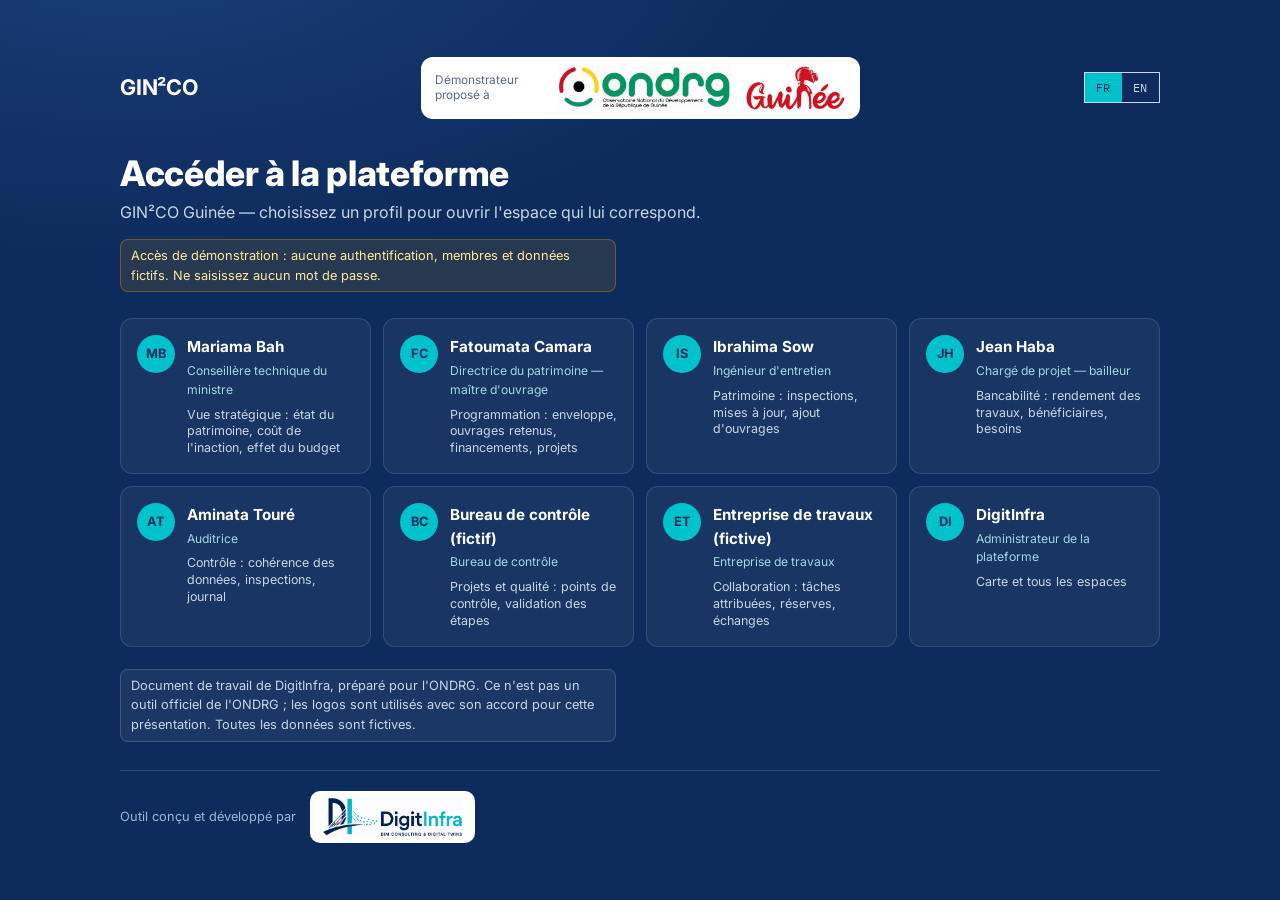
==== demo-ondrg/index.html @ b47549c5 "Démonstrateur GIN²CO co-brandé proposé à l'ONDRG (adresse non référencée) - Page demo-ondrg/ : logos" ====
<!doctype html>
<html lang="fr" data-lang="fr">
<head>
<meta charset="utf-8">
<meta name="viewport" content="width=device-width, initial-scale=1, viewport-fit=cover">
<title>GIN²CO Guinée — démonstrateur proposé à l'ONDRG — DigitInfra</title><meta name="robots" content="noindex, nofollow">
<meta name="description" content="Plateforme de démonstration GIN²CO : patrimoine, scénarios, tableaux de bord par profil, projets et collaboration (données fictives).">
<link rel="stylesheet" href="../style.css">
<link rel="stylesheet" href="../viewer/leaflet.css">
<link rel="modulepreload" href="../viewer/gin2co-sig.js">
<link rel="preload" href="../viewer/gn/sig-data.json" as="fetch" crossorigin>
</head>
<body class="ga-body">
<div class="gl" id="gl">
  <div class="gl-box">
    <header class="gl-head">
      <span class="ga-brand gl-brand gl-brand-co">GIN²CO</span><div class="gl-co"><small><span data-fr-only>Démonstrateur proposé à</span><span data-en-only>Demonstrator proposed to</span></small><img src="assets/ondrg-logo.png" alt="ONDRG — Observatoire National du Développement de la République de Guinée"><img src="assets/guinee-logo.png" alt="Guinée"></div>
      <div class="lang-toggle"><button data-lang-btn="fr" class="active">FR</button><button data-lang-btn="en">EN</button></div>
    </header>
    <h1><span data-fr-only>Accéder à la plateforme</span><span data-en-only>Access the platform</span></h1>
    <p class="gl-lead"><span data-fr-only>GIN²CO Guinée — choisissez un profil pour ouvrir l'espace qui lui correspond.</span><span data-en-only>GIN²CO Guinea — choose a profile to open its workspace.</span></p>
    <p class="gl-note"><span data-fr-only>Accès de démonstration : aucune authentification, membres et données fictifs. Ne saisissez aucun mot de passe.</span><span data-en-only>Demonstration access: no authentication, fictitious members and data. Do not enter any password.</span></p>
    <div class="gl-grid">
        <button type="button" class="gl-card" data-user="m3">
          <span class="gl-av">MB</span>
          <span class="gl-txt"><b>Mariama Bah</b><small><span data-fr-only>Conseillère technique du ministre</span><span data-en-only>Technical adviser to the minister</span></small><em><span data-fr-only>Vue stratégique : état du patrimoine, coût de l'inaction, effet du budget</span><span data-en-only>Strategic view: asset condition, cost of inaction, budget effect</span></em></span>
        </button>
        <button type="button" class="gl-card" data-user="m1">
          <span class="gl-av">FC</span>
          <span class="gl-txt"><b>Fatoumata Camara</b><small><span data-fr-only>Directrice du patrimoine — maître d'ouvrage</span><span data-en-only>Asset director — asset owner</span></small><em><span data-fr-only>Programmation : enveloppe, ouvrages retenus, financements, projets</span><span data-en-only>Programming: envelope, selected assets, funding, projects</span></em></span>
        </button>
        <button type="button" class="gl-card" data-user="m2">
          <span class="gl-av">IS</span>
          <span class="gl-txt"><b>Ibrahima Sow</b><small><span data-fr-only>Ingénieur d'entretien</span><span data-en-only>Maintenance engineer</span></small><em><span data-fr-only>Patrimoine : inspections, mises à jour, ajout d'ouvrages</span><span data-en-only>Assets: inspections, updates, new assets</span></em></span>
        </button>
        <button type="button" class="gl-card" data-user="m4">
          <span class="gl-av">JH</span>
          <span class="gl-txt"><b>Jean Haba</b><small><span data-fr-only>Chargé de projet — bailleur</span><span data-en-only>Project officer — funder</span></small><em><span data-fr-only>Bancabilité : rendement des travaux, bénéficiaires, besoins</span><span data-en-only>Bankability: return on works, beneficiaries, needs</span></em></span>
        </button>
        <button type="button" class="gl-card" data-user="m5">
          <span class="gl-av">AT</span>
          <span class="gl-txt"><b>Aminata Touré</b><small><span data-fr-only>Auditrice</span><span data-en-only>Auditor</span></small><em><span data-fr-only>Contrôle : cohérence des données, inspections, journal</span><span data-en-only>Control: data consistency, inspections, change log</span></em></span>
        </button>
        <button type="button" class="gl-card" data-user="m7">
          <span class="gl-av">BC</span>
          <span class="gl-txt"><b>Bureau de contrôle (fictif)</b><small><span data-fr-only>Bureau de contrôle</span><span data-en-only>Supervision engineer</span></small><em><span data-fr-only>Projets et qualité : points de contrôle, validation des étapes</span><span data-en-only>Projects and quality: checkpoints, step validation</span></em></span>
        </button>
        <button type="button" class="gl-card" data-user="m6">
          <span class="gl-av">ET</span>
          <span class="gl-txt"><b>Entreprise de travaux (fictive)</b><small><span data-fr-only>Entreprise de travaux</span><span data-en-only>Works contractor</span></small><em><span data-fr-only>Collaboration : tâches attribuées, réserves, échanges</span><span data-en-only>Collaboration: assigned tasks, snags, discussions</span></em></span>
        </button>
        <button type="button" class="gl-card" data-user="m8">
          <span class="gl-av">DI</span>
          <span class="gl-txt"><b>DigitInfra</b><small><span data-fr-only>Administrateur de la plateforme</span><span data-en-only>Platform administrator</span></small><em><span data-fr-only>Carte et tous les espaces</span><span data-en-only>Map and all spaces</span></em></span>
        </button>
    </div>
    <p class="gl-note gl-conote"><span data-fr-only>Document de travail de DigitInfra, préparé pour l'ONDRG. Ce n'est pas un outil officiel de l'ONDRG ; les logos sont utilisés avec son accord pour cette présentation. Toutes les données sont fictives.</span><span data-en-only>DigitInfra working document prepared for ONDRG. It is not an official ONDRG tool; the logos are used with its agreement for this presentation. All data are fictitious.</span></p>
    <footer class="gl-maker"><small><span data-fr-only>Outil conçu et développé par</span><span data-en-only>Tool designed and built by</span></small><a href="../index.html" target="_blank" rel="noopener"><img src="assets/digitinfra-light.png" alt="DigitInfra — BIM consulting &amp; digital twins"></a></footer>
  </div>
</div>
<div id="app" class="ga-root" hidden></div>
<script src="../main.js"></script>
<script type="module">
  const KEY = 'gin2co-profile-gn-ondrg';
  const gl = document.getElementById('gl'), root = document.getElementById('app');
  let api = null, booting = null;
  const ss = { get: (k) => { try { return sessionStorage.getItem(k); } catch { return null; } }, set: (k, v) => { try { v == null ? sessionStorage.removeItem(k) : sessionStorage.setItem(k, v); } catch {} } };
  function showLogin() { ss.set(KEY, null); root.hidden = true; gl.hidden = false; document.body.classList.remove('ga-on'); gl.querySelector('.gl-card').focus(); }
  async function enter(user) {
    ss.set(KEY, user);
    gl.hidden = true; root.hidden = false; document.body.classList.add('ga-on');
    if (api) { api.setUser(user); return; }
    if (booting) return;
    root.innerHTML = '<p class="bv-status mono ga-boot">' + (document.documentElement.dataset.lang === 'en' ? 'Loading the platform…' : 'Chargement de la plateforme…') + '</p>';
    try {
      const { mount } = await (booting = import('./../viewer/gin2co-sig.js'));
      root.innerHTML = '';
      const base = new URL('../viewer/', location.href).href;
      api = await mount(root, { dataUrl: base + 'gn/sig-data.json', viewerUrl: base + 'gin2co-viewer.js', wasmPath: base, modelsBase: base + 'gn/models/',
        app: { user, onSwitch: showLogin, siteBase: '../', cobrand: {"logos": [{"src": "assets/ondrg-logo.png", "alt": "ONDRG — Observatoire National du Développement de la République de Guinée"}, {"src": "assets/guinee-logo.png", "alt": "Guinée"}], "fr": "Démonstrateur proposé à", "en": "Demonstrator proposed to", "creator": {"fr": "Outil conçu et développé par", "en": "Tool designed and built by", "light": "assets/digitinfra-light.png", "dark": "assets/digitinfra-dark.png"}} } });
      window.__gin2coSig = api;
    } catch (err) {
      console.error(err);
      root.innerHTML = '<p class="bv-status">' + (document.documentElement.dataset.lang === 'en' ? 'The platform could not be loaded in this browser.' : 'La plateforme n’a pas pu être chargée dans ce navigateur.') + '</p>';
    }
  }
  gl.addEventListener('click', (e) => { const c = e.target.closest('[data-user]'); if (c) enter(c.dataset.user); });
  const saved = ss.get(KEY);
  if (saved) enter(saved); else import('./../viewer/gin2co-sig.js').catch(() => {});
</script>
</body>
</html>
---- style.css ----
/* ===========================================================
   DigitInfra — Design tokens
   The signature motif: a cable-stayed bridge resolving into a
   grid of pixels. Every divider, corner mark and rule on this
   site is a quiet variation of that one idea — a physical
   structure becoming data.
   =========================================================== */

@import url('https://fonts.googleapis.com/css2?family=Inter:wght@400;500;600;700;800&family=IBM+Plex+Mono:wght@400;500&display=swap');

:root{
  --navy:#0D2B5C;
  --teal:#00C2CB;
  --steel:#234A7A;
  --off-white:#F7F9FC;
  --charcoal:#1E2430;
  --line:#C9D6E3;
  --paper:#FFFFFF;
  --max:1180px;
  --radius:2px;
}

*,*::before,*::after{box-sizing:border-box;}
html{scroll-behavior:smooth;}
body{
  margin:0;
  background:var(--off-white);
  color:var(--charcoal);
  font-family:'Inter',system-ui,sans-serif;
  font-size:16px;
  line-height:1.55;
  -webkit-font-smoothing:antialiased;
}
@media (prefers-reduced-motion: reduce){
  html{scroll-behavior:auto;}
  *{animation-duration:0.001ms !important; transition-duration:0.001ms !important;}
}

h1,h2,h3,h4{
  margin:0 0 .5em;
  font-weight:800;
  letter-spacing:-0.01em;
  color:var(--navy);
}
h1{font-size:clamp(2.1rem,5vw,3.6rem); line-height:1.05;}
h2{font-size:clamp(1.5rem,3.2vw,2.2rem); line-height:1.15;}
h3{font-size:1.15rem;}
p{margin:0 0 1em; max-width:62ch;}
a{color:inherit;}
img,svg{max-width:100%; display:block;}
.mono{
  font-family:'IBM Plex Mono', ui-monospace, monospace;
}
.container{
  max-width:var(--max);
  margin:0 auto;
  padding:0 28px;
}
.teal{color:var(--teal);}
.navy{color:var(--navy);}

/* Eyebrow label — drawing-annotation style */
.eyebrow{
  display:inline-flex;
  align-items:center;
  gap:.55em;
  font-family:'IBM Plex Mono', monospace;
  font-size:.74rem;
  font-weight:500;
  letter-spacing:.14em;
  text-transform:uppercase;
  color:var(--steel);
  margin-bottom:1em;
}
.eyebrow::before{
  content:"";
  width:18px; height:2px;
  background:var(--teal);
  display:inline-block;
}

/* Pixel trail — the bridge-to-data motif, reused as a divider */
.pixel-trail{
  display:flex;
  align-items:center;
  gap:5px;
  height:10px;
  margin:0 0 1.4em;
}
.pixel-trail span{
  width:6px; height:6px;
  background:var(--teal);
}
.pixel-trail span:nth-child(1){width:14px;height:14px;background:var(--navy);}
.pixel-trail span:nth-child(2){width:11px;height:11px;opacity:.95;}
.pixel-trail span:nth-child(3){opacity:.8;}
.pixel-trail span:nth-child(4){opacity:.6;}
.pixel-trail span:nth-child(5){opacity:.4;width:4px;height:4px;}
.pixel-trail span:nth-child(6){opacity:.22;width:4px;height:4px;}
.pixel-trail span:nth-child(7){opacity:.12;width:3px;height:3px;}

/* Blueprint corner ticks for cards */
.corner-card{
  position:relative;
  border:1px solid var(--line);
  background:var(--paper);
  padding:30px 28px;
}
.corner-card::before,.corner-card::after{
  content:"";
  position:absolute;
  width:9px; height:9px;
  border-top:2px solid var(--teal);
  border-left:2px solid var(--teal);
  top:-1px; left:-1px;
}
.corner-card::after{
  top:auto; left:auto; bottom:-1px; right:-1px;
  border-top:none; border-left:none;
  border-bottom:2px solid var(--teal);
  border-right:2px solid var(--teal);
}

/* ---------- Header / nav ---------- */
header.site{
  position:sticky; top:0; z-index:40;
  background:rgba(247,249,252,.97);
  border-bottom:1px solid var(--line);
}
.nav-row{
  display:flex; align-items:center; justify-content:space-between;
  padding:16px 0;
}
.brand{display:flex; align-items:center; gap:10px; text-decoration:none;}
.brand svg{width:34px; height:34px;}
.brand-word{font-weight:800; font-size:1.18rem; letter-spacing:-.01em;}
.brand-word .b1{color:var(--navy);}
.brand-word .b2{color:var(--teal);}

nav.links{display:flex; align-items:center; gap:30px;}
nav.links a{
  text-decoration:none;
  font-size:.92rem;
  font-weight:500;
  color:var(--steel);
  padding:6px 0;
  border-bottom:2px solid transparent;
  transition:color .15s, border-color .15s;
}
nav.links a:hover, nav.links a.active{color:var(--navy); border-color:var(--teal);}

.lang-toggle{
  font-family:'IBM Plex Mono', monospace;
  font-size:.74rem; font-weight:500; letter-spacing:.05em;
  display:flex; border:1px solid var(--line); overflow:hidden;
}
.lang-toggle button{
  background:none; border:none; cursor:pointer;
  padding:7px 11px; color:var(--steel);
  font-family:inherit; font-size:inherit; letter-spacing:inherit;
}
.lang-toggle button.active{background:var(--navy); color:#fff;}

.menu-btn{display:none; background:none; border:1px solid var(--line); padding:8px 10px; cursor:pointer;}
.menu-btn span, .menu-btn span::before, .menu-btn span::after{
  content:""; display:block; width:18px; height:2px; background:var(--navy); position:relative;
}
.menu-btn span::before{position:absolute; top:-6px;}
.menu-btn span::after{position:absolute; top:6px;}

/* ---------- Buttons ---------- */
.btn{
  display:inline-flex; align-items:center; gap:8px;
  padding:13px 22px;
  font-weight:600; font-size:.94rem;
  text-decoration:none; cursor:pointer;
  border:1px solid var(--navy);
  border-radius:var(--radius);
  transition:transform .15s, background .15s, color .15s;
}
.btn-primary{background:var(--navy); color:#fff;}
.btn-primary:hover{background:var(--teal); border-color:var(--teal); color:var(--navy); transform:translateY(-1px);}
.btn-ghost{background:transparent; color:var(--navy);}
.btn-ghost:hover{background:var(--navy); color:#fff; transform:translateY(-1px);}
.btn-arrow::after{content:"→"; transition:transform .15s;}
.btn:hover .btn-arrow::after{transform:translateX(3px);}

/* ---------- Hero ---------- */
.hero{padding:72px 0 60px; overflow:hidden;}
.hero-grid{display:grid; grid-template-columns:1.05fr .95fr; gap:48px; align-items:center;}
.hero h1{margin-bottom:.4em;}
.hero .lead{font-size:1.12rem; color:var(--steel); max-width:46ch;}
.hero-cta{display:flex; gap:14px; margin-top:30px; flex-wrap:wrap;}
.hero-art{width:100%; height:auto;}

/* ---------- Sections ---------- */
section{padding:76px 0;}
section.tight{padding:54px 0;}
.section-head{max-width:62ch; margin-bottom:44px;}
.divider{border:none; border-top:1px solid var(--line); margin:0;}

.grid-3{display:grid; grid-template-columns:repeat(3,1fr); gap:24px;}
.grid-2{display:grid; grid-template-columns:1fr 1fr; gap:24px;}

.dark{background:var(--navy); color:#fff;}
.dark h2,.dark h3{color:#fff;}
.dark p{color:#C9D7EE;}
.dark .eyebrow{color:var(--teal);}
.dark .divider{border-color:rgba(255,255,255,.18);}
.dark .timeline{border-color:rgba(255,255,255,.25);}
.dark .timeline li::before{background:var(--navy); color:#9FB6D6;}
.dark .timeline li::after{background:var(--navy);}
.dark .status{color:#fff;}

.stat{font-family:'IBM Plex Mono', monospace; font-weight:500; font-size:2.1rem; color:var(--teal);}
.stat-label{font-size:.82rem; color:var(--steel); text-transform:uppercase; letter-spacing:.08em;}
.dark .stat-label{color:#9FB6D6;}

/* Status badge — honesty discipline made visible */
.status{
  display:inline-flex; align-items:center; gap:8px;
  font-family:'IBM Plex Mono', monospace; font-size:.78rem; letter-spacing:.04em;
  border:1px solid var(--teal); color:var(--navy);
  padding:7px 13px; margin-bottom:1.2em;
}
.status .dot{width:7px; height:7px; border-radius:50%; background:var(--teal);}

.timeline{list-style:none; margin:0; padding:0; border-left:1px solid var(--line);}
.timeline li{position:relative; padding:0 0 30px 28px;}
.timeline li::before{
  content:attr(data-n);
  position:absolute; left:-1px; top:0; transform:translateX(-50%);
  background:var(--off-white);
  font-family:'IBM Plex Mono', monospace; font-size:.72rem; color:var(--steel);
  padding:2px 0;
}
.timeline li::after{
  content:""; position:absolute; left:-5px; top:2px;
  width:9px; height:9px; background:var(--off-white); border:2px solid var(--teal);
}

/* Cards */
.card{border:1px solid var(--line); background:var(--paper); padding:28px;}
.service-card h3{margin-bottom:.4em;}
.service-card .tag{font-family:'IBM Plex Mono',monospace; font-size:.72rem; color:var(--teal); letter-spacing:.08em;}
.card .tag{font-family:'IBM Plex Mono',monospace; font-size:.72rem; color:var(--teal); letter-spacing:.08em;}

table.matrix{width:100%; border-collapse:collapse; font-size:.95rem;}
table.matrix th, table.matrix td{border:1px solid var(--line); padding:12px 14px; text-align:left;}
table.matrix th{font-family:'IBM Plex Mono',monospace; font-size:.74rem; letter-spacing:.06em; text-transform:uppercase; color:var(--steel); background:#EEF3F9;}

/* Contact */
.contact-grid{display:grid; grid-template-columns:1fr 1fr; gap:48px; align-items:start;}
.contact-item{margin-bottom:22px;}
.contact-item .label{font-family:'IBM Plex Mono',monospace; font-size:.72rem; letter-spacing:.08em; text-transform:uppercase; color:var(--steel);}
.contact-item a{color:var(--navy); font-weight:600; text-decoration:none; font-size:1.05rem;}
.contact-item a:hover{color:var(--teal);}

form.contact-form{display:flex; flex-direction:column; gap:16px;}
form.contact-form label{font-family:'IBM Plex Mono',monospace; font-size:.74rem; letter-spacing:.06em; text-transform:uppercase; color:var(--steel); margin-bottom:6px; display:block;}
form.contact-form input, form.contact-form textarea, form.contact-form select{
  width:100%; border:1px solid var(--line); background:var(--paper);
  padding:12px 14px; font-family:'Inter',sans-serif; font-size:.95rem; color:var(--charcoal);
}
form.contact-form input:focus, form.contact-form textarea:focus, form.contact-form select:focus{
  outline:2px solid var(--teal); outline-offset:1px; border-color:var(--teal);
}
form.contact-form textarea{resize:vertical; min-height:120px;}

/* Legal page */
.legal h2{font-size:1.2rem; margin-top:1.8em;}
.legal p{max-width:70ch;}
.todo{font-family:'IBM Plex Mono',monospace; font-size:.86em; background:#FFF6D6; padding:1px 6px;}

/* Footer */
footer.site{background:var(--navy); color:#C9D7EE; padding:56px 0 26px;}
footer.site a{color:#fff; text-decoration:none;}
footer.site a:hover{color:var(--teal);}
.foot-grid{display:grid; grid-template-columns:1.3fr 1fr 1fr; gap:36px; margin-bottom:40px;}
.foot-coords{
  font-family:'IBM Plex Mono', monospace; font-size:.76rem; letter-spacing:.05em;
  color:#7E9AC4; padding-top:22px; border-top:1px solid rgba(255,255,255,.15);
  display:flex; justify-content:space-between; flex-wrap:wrap; gap:10px;
}

/* lang visibility — toggled via JS by setting data-lang on <html> */
[data-en-only]{display:none;}
html[data-lang="en"] [data-fr-only]{display:none;}
html[data-lang="en"] [data-en-only]{display:revert;}

/* Mobile nav */
@media (max-width: 880px){
  .menu-btn{display:inline-block;}
  nav.links{
    position:fixed; inset:64px 0 0 0; background:var(--off-white);
    flex-direction:column; align-items:flex-start; gap:0; padding:10px 28px 28px;
    transform:translateY(-110%); transition:transform .25s ease; border-top:1px solid var(--line);
  }
  nav.links.open{transform:translateY(0);}
  nav.links a{width:100%; padding:14px 0; border-bottom:1px solid var(--line);}
  .hero-grid{grid-template-columns:1fr;}
  .hero-art{order:-1; max-width:340px; margin:0 auto;}
  .grid-3{grid-template-columns:1fr;}
  .grid-2{grid-template-columns:1fr;}
  .contact-grid{grid-template-columns:1fr;}
  .foot-grid{grid-template-columns:1fr; gap:28px;}
}

/* ---------- BIM viewer (GIN²CO demo) ---------- */
.bv-placeholder{
  border:1px dashed var(--line); background:var(--paper);
  display:flex; flex-direction:column; align-items:center; justify-content:center; gap:14px;
  min-height:300px; padding:36px 20px; text-align:center;
}
.bv-placeholder.bv-ready{display:block; border:none; background:none; padding:0; min-height:0; text-align:left;}
.bv-note{font-size:.76rem; color:var(--steel); margin:0;}
.bv-dl{font-size:.86rem; color:var(--navy); font-weight:600;}
.bv-status{font-size:.9rem; color:var(--steel); padding:40px 0; text-align:center; max-width:none;}
.bv{border:1px solid var(--line); background:var(--paper);}
.bv-toolbar{display:flex; flex-wrap:wrap; gap:12px 20px; align-items:center; padding:12px 14px; border-bottom:1px solid var(--line); background:#EEF3F9;}
.bv-field{display:flex; align-items:center; gap:8px; flex-wrap:wrap;}
.bv-l{font-family:'IBM Plex Mono',monospace; font-size:.7rem; letter-spacing:.06em; text-transform:uppercase; color:var(--steel);}
.bv select{font:inherit; font-size:.86rem; padding:6px 8px; border:1px solid var(--line); background:#fff; color:var(--charcoal); max-width:220px;}
.bv-actions{display:flex; gap:8px; flex-wrap:wrap; margin-left:auto;}
.bv-btn{font:inherit; font-size:.82rem; font-weight:600; padding:7px 12px; border:1px solid var(--navy); background:#fff; color:var(--navy); cursor:pointer;}
.bv-btn:hover:not(:disabled){background:var(--navy); color:#fff;}
.bv-btn:disabled{opacity:.4; cursor:default;}
.bv-main{display:grid; grid-template-columns:minmax(0,1fr) 320px;}
.bv-canvas{position:relative; height:520px; border-right:1px solid var(--line);}
.bv-canvas canvas{width:100%; height:100%; display:block; cursor:grab;}
.bv-canvas canvas:active{cursor:grabbing;}
.bv-hint{position:absolute; left:10px; bottom:6px; margin:0; font-size:.68rem; color:#7E9AC4; pointer-events:none;}
.bv-side{padding:16px; overflow:auto; max-height:520px; font-size:.86rem;}
.bv-h{font-family:'IBM Plex Mono',monospace; font-size:.72rem; font-weight:500; letter-spacing:.06em; text-transform:uppercase; color:var(--steel); margin:0 0 10px;}
.bv-legend{padding-bottom:14px; margin-bottom:14px; border-bottom:1px solid var(--line);}
.bv-legend-list{list-style:none; margin:0; padding:0;}
.bv-legend-list label{display:flex; align-items:center; gap:8px; padding:3px 0; cursor:pointer;}
.bv-sw{width:14px; height:14px; flex:none; border:1px solid rgba(0,0,0,.15);}
.bv-count{margin-left:auto; font-size:.74rem; color:var(--steel);}
.bv-muted{color:var(--steel); font-size:.84rem;}
.bv-title{font-weight:700; color:var(--navy); margin:0 0 8px;}
.bv-kv{width:100%; border-collapse:collapse;}
.bv-kv th,.bv-kv td{text-align:left; vertical-align:top; padding:5px 0; border-bottom:1px solid #EEF3F9; font-size:.8rem;}
.bv-kv th{font-weight:500; color:var(--steel); width:44%; padding-right:8px;}
.bv-src{font-size:.68rem; margin-top:8px;}
.bv-badge{display:inline-block; padding:1px 8px; font-size:.76rem; font-weight:600; color:#fff; background:var(--c);}
.bv-table-wrap{overflow-x:auto; border-top:1px solid var(--line);}
.bv-table{width:100%; border-collapse:collapse; font-size:.86rem;}
.bv-table th,.bv-table td{padding:8px 12px; border-bottom:1px solid #EEF3F9; text-align:left; white-space:nowrap;}
.bv-table td:nth-child(2){white-space:normal;}
.bv-table .num{text-align:right;}
.bv-table th button{all:unset; cursor:pointer; font-family:'IBM Plex Mono',monospace; font-size:.7rem; letter-spacing:.06em; text-transform:uppercase; color:var(--steel);}
.bv-table th button:focus-visible{outline:2px solid var(--teal);}
.bv-table tbody tr{cursor:pointer;}
.bv-table tbody tr:hover{background:#F2F6FB;}
.bv-table tbody tr.is-sel{background:#E0F8F9; box-shadow:inset 3px 0 0 var(--teal);}
.bv-table tbody tr:focus-visible{outline:2px solid var(--teal); outline-offset:-2px;}
.bv-total{display:flex; justify-content:space-between; flex-wrap:wrap; gap:8px; margin:0; max-width:none; padding:10px 14px; font-size:.84rem; color:var(--steel); border:1px solid var(--line); border-top:none; background:#EEF3F9;}
.bv-total strong{color:var(--navy);}
@media (max-width: 880px){
  .bv-main{grid-template-columns:1fr;}
  .bv-canvas{height:380px; border-right:none; border-bottom:1px solid var(--line);}
  .bv-side{max-height:none;}
  .bv-actions{margin-left:0;}
}
@media (max-width: 600px){
  .bv-table:not(.sg-table):not(.sd-kpi):not(.sd-sel) th:nth-child(1), .bv-table:not(.sg-table):not(.sd-kpi):not(.sd-sel) td:nth-child(1),
  .bv-table:not(.sg-table):not(.sd-kpi):not(.sd-sel) th:nth-child(4), .bv-table:not(.sg-table):not(.sd-kpi):not(.sd-sel) td:nth-child(4){display:none;}
  .bv-table th, .bv-table td{padding:8px;}
  .bv-hint{display:none;}
}

/* ---------- GIS map (GIN²CO demo) ---------- */
.sg-map{height:620px; border-right:1px solid var(--line); background:#E8EEF4; z-index:0;}
.sg .leaflet-tile-pane{filter:grayscale(.65) brightness(1.05) contrast(.92);}
.sg .bv-side{max-height:620px;}
.sg-disclaimer{margin:0; max-width:none; padding:8px 14px; font-size:.7rem; color:#8A5A00; background:#FFF6D6; border-bottom:1px solid var(--line);}
.sg-cb{gap:6px; font-size:.86rem; cursor:pointer;}
.sg-cb input{accent-color:var(--navy);}
.sg-block{padding-bottom:14px; margin-bottom:14px; border-bottom:1px solid var(--line);}
.sg-block:last-child{border-bottom:none; margin-bottom:0;}
.sg-row{display:flex; justify-content:space-between; align-items:baseline;}
.sg-link{all:unset; cursor:pointer; font-size:.76rem; color:var(--steel); text-decoration:underline;}
.sg-w{display:grid; grid-template-columns:1fr 92px 14px; align-items:center; gap:8px; font-size:.8rem; padding:3px 0;}
.sg-w input, .sg-range{accent-color:var(--navy); width:100%;}
.sg-budget{margin:6px 0 10px; font-size:1.05rem; color:var(--navy); font-weight:500;}
.sg-stats{display:grid; gap:4px;}
.sg-stats div{display:flex; justify-content:space-between; gap:10px; font-size:.8rem; color:var(--steel);}
.sg-stats b{color:var(--navy);}
.sg-small{font-size:.74rem; margin:10px 0 0;}
.sg-leg li{display:flex; align-items:center; gap:8px; padding:2px 0; font-size:.8rem;}
.sg-leg + .sg-leg{margin-top:8px; padding-top:8px; border-top:1px dashed var(--line);}
.sg-ring{width:14px; height:14px; border-radius:50%; background:#C9D6E3; border:1.5px solid #fff; box-shadow:0 0 0 1px #C9D6E3; flex:none;}
.sg-ring-f{border:3px solid var(--navy); box-shadow:none;}
.sg-table tbody tr.sg-out td{color:#8A9BB0;}
.sg-table tbody tr.sg-out .bv-badge{opacity:.55;}
.sg-tip{font-family:'Inter',sans-serif; font-size:.78rem;}
.sg-pop{font-family:'Inter',sans-serif; min-width:250px;}
.sg-pop p{margin:0 0 6px;}
.sg-pop-t{font-weight:700; color:var(--navy); font-size:.92rem;}
.sg-pop-s{font-size:.76rem; color:var(--steel);}
.sg-pop .bv-badge{margin-right:4px;}
.sg-pop-h{font-family:'IBM Plex Mono',monospace; font-size:.66rem; letter-spacing:.06em; text-transform:uppercase; color:var(--steel); margin-top:8px !important;}
.sg-bar{display:grid; grid-template-columns:118px 1fr 34px; align-items:center; gap:6px; font-size:.7rem; color:var(--steel);}
.sg-bar i{display:block; height:7px; background:var(--teal);}
.sg-bar b{font-weight:500; text-align:right; color:var(--navy);}
.leaflet-container a.bv-btn{color:var(--navy);}
@media (max-width: 880px){
  .sg-map{height:420px; border-right:none; border-bottom:1px solid var(--line);}
  .sg .bv-side{max-height:none;}
}
@media (max-width: 600px){
  .sg-table th:nth-child(2), .sg-table td:nth-child(2),
  .sg-table th:nth-child(4), .sg-table td:nth-child(4),
  .sg-table th:nth-child(10), .sg-table td:nth-child(10){display:none;}
}

/* ---------- Map → 3D overlay ---------- */
.sg-pop-cta{margin-top:10px !important;}
.sg-pop .btn{padding:9px 14px; font-size:.84rem; color:#fff;}
html.sg-ov-open, html.sg-ov-open body{overflow:hidden;}
.sg-ov{position:fixed; inset:0; z-index:1000; background:var(--off-white); display:flex; flex-direction:column;
  opacity:0; transform:scale(.97); transition:opacity .25s ease, transform .25s ease;}
.sg-ov.is-in{opacity:1; transform:none;}
.sg-ov-bar{display:flex; align-items:center; gap:16px; flex-wrap:wrap; padding:10px 18px; background:var(--navy); color:#fff;}
.sg-ov-bar .bv-btn{background:#fff;}
.sg-ov-title{margin:0; font-weight:700; color:#fff;}
.sg-ov-badges{margin:0 0 0 auto; display:flex; gap:6px;}
.sg-ov-body{flex:1; overflow:auto; padding:14px 18px 24px;}
.sg-ov .bv-canvas{height:min(64vh, 640px);}
.sg-ov .bv-side{max-height:min(64vh, 640px);}
.bv-ctx{padding-bottom:14px; margin-bottom:14px; border-bottom:1px solid var(--line);}
.bv-mini{height:170px; margin-bottom:10px; border:1px solid var(--line); z-index:0;}
.bv-mini .leaflet-tile-pane{filter:grayscale(.65) brightness(1.05) contrast(.92);}
@media (max-width: 880px){
  .sg-ov-body{padding:10px;}
  .sg-ov .bv-canvas{height:52vh;}
  .sg-ov .bv-side{max-height:none;}
  .sg-ov-badges{margin-left:0;}
}

/* ---------- Impact (map popup) ---------- */
.sg-imp{margin-top:8px; padding-top:8px; border-top:1px solid var(--line);}
.sg-eff{display:grid; grid-template-columns:118px 1fr 40px; align-items:center; gap:6px; font-size:.72rem; color:var(--steel); margin:4px 0;}
.sg-eff i{position:relative; display:block; height:8px; background:#EEF3F9;}
.sg-eff i b{display:block; height:100%;}
.sg-eff i u{position:absolute; top:-3px; bottom:-3px; left:85%; width:2px; background:var(--navy); text-decoration:none;}
.sg-eff em{font-style:normal; text-align:right; color:var(--navy);}
.sg-comp{font-size:.76rem; background:#FDECEC; padding:6px 8px; border-left:3px solid #D64545;}
.sg-rule{font-size:.72rem; color:var(--steel); margin-top:6px;}
.sg-rule summary{cursor:pointer; font-family:'IBM Plex Mono',monospace; font-size:.66rem; text-transform:uppercase; letter-spacing:.06em;}
.sg-rule p{margin:6px 0 0 !important;}
.sg-qchip{margin:0; max-width:none; padding:8px 14px; font-size:.82rem; background:#E0F8F9; border-top:1px solid var(--line); color:var(--navy);}
.sg-qchip .sg-link{margin-left:8px;}

/* ---------- Request assistant ---------- */
.as-dock{position:fixed; right:18px; bottom:18px; z-index:1100; font-family:'Inter',sans-serif;}
.as-toggle{font:inherit; font-weight:600; font-size:.88rem; padding:12px 18px; background:var(--navy); color:#fff; border:none; cursor:pointer;
  box-shadow:0 6px 20px rgba(13,43,92,.25); display:flex; align-items:center; gap:8px;}
.as-toggle::before{content:""; width:9px; height:9px; background:var(--teal);}
.as-toggle:hover{background:var(--steel);}
.as-panel{padding:0; width:min(400px, calc(100vw - 24px)); height:min(560px, calc(100vh - 40px)); background:#fff; border:1px solid var(--line);
  box-shadow:0 12px 40px rgba(13,43,92,.25); display:flex; flex-direction:column;}
.as-head{display:flex; justify-content:space-between; gap:10px; padding:12px 14px; background:var(--navy); color:#fff;}
.as-title{margin:0; font-weight:700; font-size:.95rem;}
.as-note{margin:2px 0 0; font-size:.7rem; color:#9FB6D6;}
.as-min{font:inherit; background:none; border:1px solid rgba(255,255,255,.4); color:#fff; cursor:pointer; padding:0 10px; height:28px;}
.as-log{flex:1; overflow:auto; padding:12px; display:flex; flex-direction:column; gap:8px; background:var(--off-white);}
.as-msg{max-width:92%; font-size:.84rem; line-height:1.45; padding:8px 11px;}
.as-msg p{margin:0 0 6px;}
.as-msg p:last-child{margin-bottom:0;}
.as-msg ul{margin:4px 0 0; padding-left:18px;}
.as-msg li{margin:2px 0;}
.as-user{align-self:flex-end; background:var(--navy); color:#fff;}
.as-bot{align-self:flex-start; background:#fff; border:1px solid var(--line);}
.as-crit{font-size:.74rem;}
.as-crit .mono{font-size:.64rem; text-transform:uppercase; letter-spacing:.06em; color:var(--steel); margin-right:4px;}
.as-tag{display:inline-block; background:#E0F8F9; color:var(--navy); padding:1px 6px; margin:2px 2px 0 0; font-size:.72rem;}
.as-code{font:inherit; font-size:.76rem; background:none; border:1px solid var(--teal); color:var(--navy); padding:0 5px; cursor:pointer;}
.as-code:hover{background:var(--teal);}
.as-muted{color:var(--steel); font-size:.76rem;}
.as-list{list-style:none; padding-left:0 !important;}
.as-list li{padding:3px 0; border-bottom:1px dashed #E3EAF2;}
.as-chips{display:flex; gap:6px; overflow-x:auto; padding:8px 10px; border-top:1px solid var(--line); background:#fff; flex-wrap:nowrap;}
.as-chips-h{flex:none; align-self:center; font-size:.62rem; color:var(--steel); text-transform:uppercase; letter-spacing:.06em;}
.as-chip{flex:none; font:inherit; font-size:.74rem; border:1px solid var(--line); background:#F2F6FB; color:var(--navy); padding:5px 9px; cursor:pointer; white-space:nowrap;}
.as-chip:hover{border-color:var(--teal);}
.as-form{display:flex; border-top:1px solid var(--line);}
.as-input{flex:1; font:inherit; font-size:.9rem; border:none; padding:12px; outline:none; min-width:0;}
.as-input:focus{box-shadow:inset 0 -2px 0 var(--teal);}
.as-send{font:inherit; font-weight:600; font-size:.84rem; border:none; background:var(--teal); color:var(--navy); padding:0 16px; cursor:pointer;}
@media (max-width: 600px){
  .as-dock{right:8px; bottom:8px; left:8px;}
  .as-dock .as-toggle{margin-left:auto;}
  .as-panel{width:100%; height:70vh;}
  .sg-table th:nth-child(6), .sg-table td:nth-child(6), .sg-table th:nth-child(11), .sg-table td:nth-child(11){display:none;}
}
.as-toggle[hidden], .as-panel[hidden], .as-dock[hidden]{display:none !important;}

/* ---------- GIN²CO zones (one page per demonstrator) */
.zone-tabs{display:flex; flex-wrap:wrap; gap:8px; align-items:stretch; margin:8px 0 24px;}
.zone-tab{display:flex; flex-direction:column; gap:2px; padding:9px 16px; border:1px solid var(--line); background:var(--paper); color:var(--navy); text-decoration:none; min-width:160px; border-radius:var(--radius);}
.zone-tab b{font-size:.95rem; font-weight:600;}
.zone-tab span{font-size:.78rem; color:var(--steel);}
.zone-tab:hover{border-color:var(--steel);}
.zone-tab.is-current{border-color:var(--teal); box-shadow:inset 0 -3px 0 var(--teal);}
.zone-back{align-self:center; font-size:.85rem; color:var(--steel); margin-right:8px; text-decoration:none;}
.zone-back:hover{color:var(--navy); text-decoration:underline;}
.zone-card{display:flex; flex-direction:column;}
.zone-card .zone-meta{font-size:.76rem; color:var(--steel); margin:12px 0 18px; letter-spacing:.02em;}
.zone-links{display:flex; flex-wrap:wrap; gap:18px; align-items:center; margin-top:auto;}
@media (max-width:600px){ .zone-tab{min-width:0; flex:1 1 40%;} .zone-back{flex-basis:100%;} }
.sg-table td.mono{white-space:nowrap;}

/* GIN²CO — scenario dashboard tab */
.sg-tabs{display:flex; gap:0; border-bottom:1px solid var(--line); background:#fff;}
.sg-tabs button{font:inherit; font-size:.88rem; font-weight:600; padding:12px 18px; border:none; border-bottom:3px solid transparent; background:transparent; color:var(--steel); cursor:pointer;}
.sg-tabs button[aria-selected="true"]{color:var(--navy); border-bottom-color:var(--teal);}
.sg-tabs button:hover{color:var(--navy);}
.sg-tabs button:focus-visible{outline:2px solid var(--teal); outline-offset:-2px;}
.sd-body{padding:18px 16px 20px;}
.sd-intro{max-width:880px; margin:0 0 16px; font-size:.9rem; color:var(--charcoal);}
.sd-cards{display:grid; grid-template-columns:repeat(3,minmax(0,1fr)); gap:14px;}
.sd-card{border:1px solid var(--line); border-top:4px solid var(--sc); background:#fff; padding:12px 14px; font-size:.82rem; min-width:0;}
.sd-card-h{display:flex; align-items:center; gap:8px; margin-bottom:10px;}
.sd-letter{flex:none; width:26px; height:26px; display:grid; place-items:center; background:var(--sc); color:#fff; font-weight:700; font-family:'IBM Plex Mono',monospace;}
.sd-name{font:inherit; font-weight:700; color:var(--navy); font-size:.92rem; border:1px solid transparent; padding:4px 6px; width:100%; min-width:0; background:transparent;}
.sd-name:hover,.sd-name:focus{border-color:var(--line); background:#F7F9FC; outline:none;}
.sd-f{display:grid; gap:4px; margin:0 0 8px;}
.sd-f select{width:100%; max-width:none;}
.sd-w{padding:4px 0 6px; border-top:1px dashed var(--line); border-bottom:1px dashed var(--line); margin-bottom:8px;}
.sd-w .sg-w{grid-template-columns:1fr 84px 14px; font-size:.76rem;}
.sd-budget b{color:var(--navy); font-size:.9rem;}
.sd-actions{display:flex; justify-content:space-between; align-items:center; gap:8px; flex-wrap:wrap; margin-top:4px;}
.sd-charts{display:grid; grid-template-columns:repeat(2,minmax(0,1fr)); gap:14px 22px; margin:22px 0 6px;}
.sd-chart{margin:0; min-width:0;}
.sd-chart-wide{grid-column:1 / -1;}
.sd-bar{display:grid; grid-template-columns:34px minmax(0,1fr) auto; align-items:center; gap:8px; padding:3px 0; font-size:.78rem;}
.sd-bl{display:flex; align-items:center; gap:5px; font-family:'IBM Plex Mono',monospace; color:var(--charcoal);}
.sd-dot{display:inline-block; width:9px; height:9px; border-radius:50%; flex:none;}
.sd-track{display:block; height:14px; background:#EEF3F9; min-width:2px;}
.sd-track > i{display:block; height:100%; border-radius:0 4px 4px 0;}
.sd-stack{display:flex; gap:2px; background:transparent;}
.sd-stack > i{border-radius:0; min-width:2px;}
.sd-stack > i:last-child{border-radius:0 4px 4px 0;}
.sd-bv{color:var(--charcoal); white-space:nowrap; font-size:.76rem;}
.sd-leg{list-style:none; display:flex; flex-wrap:wrap; gap:4px 16px; padding:6px 0 0 42px; margin:0; font-size:.76rem; color:var(--steel);}
.sd-leg li{display:flex; align-items:center; gap:6px;}
.sd-h{margin:22px 0 8px;}
.sd-wrap{border:1px solid var(--line);}
.sd-th{display:inline-flex; align-items:center; gap:6px;}
.sd-kpi th[scope="row"]{font-weight:500; color:var(--charcoal); white-space:normal; min-width:220px;}
.sd-kpi td.sd-best{font-weight:700; color:var(--navy); box-shadow:inset 3px 0 0 var(--teal);}
.sd-kpi tbody tr, .sd-sel tbody tr{cursor:default;}
.sd-sel td.sd-off{color:#8A9BB0;}
.sd-sel tr.sd-core td:first-child{box-shadow:inset 3px 0 0 var(--teal);}
.sd-sum{margin:0 0 10px; font-size:.88rem; color:var(--charcoal); max-width:900px;}
.sd-note{margin-top:10px;}
.sd-live{position:absolute; width:1px; height:1px; overflow:hidden; clip:rect(0 0 0 0);}
@media (max-width: 980px){ .sd-cards{grid-template-columns:1fr;} .sd-charts{grid-template-columns:1fr;} }
@media (max-width: 600px){ .sd-kpi th[scope="row"]{min-width:150px;} .sd-body{padding:14px 10px;} }

/* GIN²CO — profile dashboards & charts */
.sg-tabs{overflow-x:auto; scrollbar-width:thin;}
.sg-tabs button{white-space:nowrap;}
.pf-pick{display:grid; grid-template-columns:repeat(5,minmax(0,1fr)); gap:8px; margin:0 0 18px;}
.pf-chip{font:inherit; text-align:left; display:grid; gap:4px; padding:10px 12px; border:1px solid var(--line); border-top:3px solid var(--line); background:#fff; cursor:pointer; color:var(--charcoal);}
.pf-chip b{font-size:.9rem; color:var(--navy);}
.pf-chip span{font-size:.74rem; line-height:1.35; color:var(--steel);}
.pf-chip:hover{border-top-color:var(--teal);}
.pf-chip.is-on{border-top-color:var(--teal); background:#F2FAFB; box-shadow:inset 0 0 0 1px var(--teal);}
.pf-chip:focus-visible{outline:2px solid var(--teal); outline-offset:2px;}
.ck-row{display:grid; grid-template-columns:repeat(6,minmax(0,1fr)); gap:10px; margin:0 0 14px;}
.ck{background:#fff; border:1px solid var(--line); border-left:4px solid #3B5FC0; padding:12px 12px 10px; min-width:0;}
.ck-ok{border-left-color:#2E9E6B;} .ck-warn{border-left-color:#E0A100;} .ck-alert{border-left-color:#D64545;}
.ck-v{font-family:'IBM Plex Mono',monospace; font-size:1.15rem; font-weight:600; color:var(--navy); line-height:1.2; overflow-wrap:anywhere;}
.ck-l{font-size:.76rem; color:var(--charcoal); margin-top:4px; line-height:1.3;}
.ck-s{font-size:.72rem; color:var(--steel); margin-top:2px;}
.pf-msg{margin:0 0 16px; padding:10px 14px; background:#F2FAFB; border-left:3px solid var(--teal); font-size:.88rem; color:var(--charcoal); max-width:980px;}
.pf-grid{display:grid; grid-template-columns:repeat(2,minmax(0,1fr)); gap:14px;}
.cc{margin:0; background:#fff; border:1px solid var(--line); padding:12px 14px; min-width:0;}
.cc .bv-h{margin:0 0 10px;}
.cc-note{font-size:.74rem; color:var(--steel); margin:8px 0 0;}
.cd-body{display:grid; grid-template-columns:132px minmax(0,1fr); gap:14px; align-items:center;}
.cd-svg{width:132px; height:132px;}
.cd-svg path{stroke:#fff; stroke-width:1;}
.cd-c{font:600 17px 'IBM Plex Mono',monospace; fill:var(--navy);}
.cd-cs{font:500 9px Inter,sans-serif; fill:var(--steel);}
.cd-leg{list-style:none; margin:0; padding:0; display:grid; gap:6px; font-size:.8rem;}
.cd-leg li{display:grid; grid-template-columns:12px minmax(0,1fr) auto 44px; gap:8px; align-items:center;}
.cd-ll{color:var(--charcoal);} .cd-lv{color:var(--navy); white-space:nowrap;} .cd-lp{color:var(--steel); text-align:right;}
.cb{display:grid; grid-template-columns:minmax(90px,150px) minmax(0,1fr) auto; gap:10px; align-items:center; padding:4px 0; font-size:.8rem;}
.cb-l{color:var(--charcoal); line-height:1.2;} .cb-l small{display:block; color:var(--steel); font-size:.7rem;}
.cb-t{display:block; height:14px; background:#EEF3F9;}
.cb-t > i{display:block; height:100%; border-radius:0 4px 4px 0;}
.cb-t.cs{display:flex; gap:2px; background:transparent;}
.cb-t.cs > i{border-radius:0;} .cb-t.cs > i:last-child{border-radius:0 4px 4px 0;}
.cb-v{color:var(--charcoal); white-space:nowrap; font-size:.76rem;}
.ch{display:flex; align-items:flex-end; gap:8px; height:170px; padding:4px 2px 0; border-bottom:1px solid var(--line);}
.ch-col{flex:1; display:flex; flex-direction:column; align-items:center; height:100%; min-width:0;}
.ch-n{font-size:.74rem; color:var(--charcoal); height:16px;}
.ch-bar{flex:1; width:100%; max-width:46px; display:flex; flex-direction:column-reverse; gap:2px;}
.ch-bar > i{display:block; width:100%; min-height:2px;}
.ch-bar > i:last-child{border-radius:4px 4px 0 0;}
.ch-x{font-size:.7rem; color:var(--steel); margin-top:6px; white-space:nowrap; transform:translateY(100%); position:relative; top:-2px;}
.ch-leg{padding-left:0; margin-top:26px;}
.cc .ch + .cc-note{margin-top:26px;}
.pf-table td{vertical-align:middle;}
.pf-table tbody tr{cursor:default;}
@media (max-width: 1100px){ .ck-row{grid-template-columns:repeat(3,minmax(0,1fr));} .pf-pick{grid-template-columns:repeat(3,minmax(0,1fr));} }
@media (max-width: 760px){ .pf-grid{grid-template-columns:1fr;} .ck-row{grid-template-columns:repeat(2,minmax(0,1fr));} .pf-pick{grid-template-columns:1fr 1fr;} .cd-body{grid-template-columns:110px minmax(0,1fr);} .cd-svg{width:110px;height:110px;} }
.pf-grid > .cc:last-child:nth-child(odd){grid-column:1 / -1;}
.ch{border-bottom:none;}
.ch-x{transform:none; top:0; margin-top:0; padding-top:6px; width:100%; text-align:center; border-top:1px solid var(--line);}
.ch-leg{margin-top:10px;} .cc .ch + .cc-note{margin-top:10px;}
.pf-table td.pf-wrap{white-space:normal; min-width:260px; max-width:380px;}
.pf-table td:nth-child(2){white-space:nowrap;}

/* GIN²CO — platform: user strip, asset register */
.pl-user{display:flex; flex-wrap:wrap; align-items:flex-end; gap:10px 22px; margin:0 0 6px;}
.pl-user select{min-width:320px; max-width:100%;}
.pl-rights{margin:0; font-size:.8rem; color:var(--charcoal);}
.pl-demo{margin:0 0 14px; font-size:.72rem; color:#7A5A00; background:#FFF6DB; border-left:3px solid #E0A100; padding:6px 10px;}
.pl-bar{display:flex; flex-wrap:wrap; gap:10px; align-items:center; margin:0 0 14px;}
.pl-file{cursor:pointer;}
.pl-form{border:1px solid var(--teal); background:#fff; padding:14px 16px; margin:0 0 16px;}
.pl-form-grid{display:grid; grid-template-columns:minmax(0,1.1fr) minmax(0,1fr); gap:22px;}
.pl-fields{display:grid; grid-template-columns:1fr 1fr; gap:4px 14px; align-content:start;}
.pl-fields .sd-f:has(textarea), .pl-fields .sd-actions, .pl-fields .pl-err{grid-column:1 / -1;}
.pl-fields input, .pl-fields select, .pl-fields textarea{font:inherit; font-size:.85rem; padding:6px 8px; border:1px solid var(--line); width:100%; box-sizing:border-box; background:#fff;}
.pl-hint{display:block; font-size:.72rem; color:var(--steel); margin-top:3px;}
.pl-pos{display:flex; align-items:center; gap:10px; flex-wrap:wrap; font-size:.8rem;}
.pl-err{color:#B3261E; font-size:.8rem; margin:4px 0 0; min-height:1em;}
.pl-prev{background:#F7F9FC; border:1px solid var(--line); padding:10px 12px; font-size:.82rem; align-self:start;}
.pl-h5{font-size:.72rem; text-transform:uppercase; letter-spacing:.06em; color:var(--steel); margin:6px 0 6px; font-family:'IBM Plex Mono',monospace;}
.pl-tag{display:inline-block; font-size:.72rem; padding:2px 7px; border:1px solid currentColor;}
.pl-mod{color:#8A6100;} .pl-add{color:#1F7A50;}
.pf-table tr.pl-cur td{background:#F2FAFB;}
.pl-pickmsg{margin:0; padding:8px 12px; background:#0D2B5C; color:#fff; font-size:.85rem;}
.pl-picking{cursor:crosshair !important;}
.pl-picking .leaflet-interactive{cursor:crosshair !important;}
@media (max-width: 860px){ .pl-form-grid{grid-template-columns:1fr;} .pl-fields{grid-template-columns:1fr;} .pl-user select{min-width:0; width:100%;} }
.pl-fields .sd-f{align-self:start;}

/* GIN²CO — projects & quality */
.pj-list{display:grid; gap:10px; margin:0 0 18px;}
.pj-card{border:1px solid var(--line); background:#fff; padding:10px 14px;}
.pj-card.is-sel{box-shadow:inset 3px 0 0 var(--teal);}
.pj-card header{display:flex; gap:10px; align-items:baseline; font-size:.9rem; color:var(--navy);}
.pj-card header span{flex:1; font-weight:600;}
.pj-meta{margin:6px 0 0; font-size:.78rem; color:var(--steel);}
.pj-warn{color:#8A4B00; font-weight:600;}
.pj-ok{color:#1F7A50; font-weight:600; margin:0;}
.pj-steps{list-style:none; margin:10px 0 4px; padding:0; display:grid; grid-template-columns:repeat(7,minmax(0,1fr)); gap:0; counter-reset:none;}
.pj-steps li{position:relative; text-align:center; font-size:.7rem; color:var(--steel); min-width:0;}
.pj-steps li::before{content:''; position:absolute; top:12px; left:-50%; width:100%; height:2px; background:var(--line); z-index:0;}
.pj-steps li:first-child::before{display:none;}
.pj-steps li.is-done::before, .pj-steps li.is-cur::before{background:#3B5FC0;}
.pj-steps button{font:inherit; background:none; border:none; padding:0; cursor:pointer; color:inherit; width:100%;}
.pj-dot{position:relative; z-index:1; display:inline-grid; place-items:center; width:24px; height:24px; border-radius:50%; background:#fff; border:2px solid var(--line); font-family:'IBM Plex Mono',monospace; font-size:.72rem; color:var(--steel);}
.pj-steps .is-done .pj-dot{background:#3B5FC0; border-color:#3B5FC0; color:#fff;}
.pj-steps .is-cur .pj-dot{border-color:#3B5FC0; color:#3B5FC0; box-shadow:0 0 0 3px rgba(59,95,192,.18);}
.pj-steps .is-view .pj-dot{outline:2px solid var(--teal); outline-offset:2px;}
.pj-sl{display:block; margin-top:4px; line-height:1.25; color:var(--charcoal); padding:0 4px;}
.pj-sd{display:block; font-size:.66rem; color:var(--steel);}
.pj-detail{border:1px solid var(--teal); background:#fff; padding:14px 16px; margin:0 0 16px;}
.pj-cols{display:grid; grid-template-columns:minmax(0,.9fr) minmax(0,1.4fr); gap:22px; margin-top:10px;}
.pj-deliv{list-style:none; margin:0 0 10px; padding:0; display:grid; gap:6px; font-size:.84rem;}
.pj-deliv label{display:flex; gap:8px; align-items:flex-start; line-height:1.35;}
.pj-checks select, .pj-checks input{font:inherit; font-size:.8rem; padding:4px 6px; border:1px solid var(--line); width:100%; box-sizing:border-box;}
.pj-checks td:nth-child(2){min-width:130px;} .pj-checks td:nth-child(3){min-width:180px;}
.pj-pct{grid-template-columns:1fr; max-width:360px;}
.pj-pct input{width:100%;}
.pj-valid{margin:14px 0; display:flex; gap:14px; align-items:center; flex-wrap:wrap;}
.pj-valid .btn[disabled]{opacity:.45; cursor:not-allowed;}
.pj-hist{list-style:none; padding:0; margin:0; font-size:.78rem; color:var(--charcoal); display:grid; gap:4px;}
.pj-multi{grid-column:1 / -1;} .pj-multi select{min-height:130px;}
@media (max-width: 860px){ .pj-cols{grid-template-columns:1fr;} .pj-steps{grid-template-columns:repeat(7,minmax(44px,1fr)); overflow-x:auto;} .pj-sl{display:none;} }

/* GIN²CO — collaborative space */
.cl-views{display:flex; gap:0; border-bottom:1px solid var(--line); margin:6px 0 14px; overflow-x:auto;}
.cl-views button{font:inherit; font-size:.84rem; font-weight:600; padding:9px 14px; border:none; border-bottom:3px solid transparent; background:none; color:var(--steel); cursor:pointer; white-space:nowrap;}
.cl-views button[aria-selected="true"]{color:var(--navy); border-bottom-color:#3B5FC0;}
.cl-board{display:grid; grid-template-columns:repeat(4,minmax(0,1fr)); gap:10px; align-items:start;}
.cl-col{background:#F2F5FA; border:1px solid var(--line); padding:8px; min-height:120px;}
.cl-col .pl-h5{margin:2px 4px 8px; display:flex; justify-content:space-between;}
.cl-card{background:#fff; border:1px solid var(--line); border-left:4px solid var(--p); padding:8px 10px; margin:0 0 8px; font-size:.8rem;}
.cl-ct{margin:0 0 4px; font-weight:600; color:var(--navy); line-height:1.3;}
.cl-cd{margin:0 0 6px; color:var(--charcoal); line-height:1.35;}
.cl-cm{margin:4px 0 0; display:flex; align-items:center; gap:6px; flex-wrap:wrap; color:var(--steel);}
.cl-prio{margin-left:auto; font-size:.7rem;}
.cl-late{color:#B3261E; font-weight:600;}
.cl-move{display:block; margin-top:6px;} .cl-move select{width:100%; font:inherit; font-size:.76rem; padding:3px 4px; border:1px solid var(--line);}
.sr{position:absolute; width:1px; height:1px; overflow:hidden; clip:rect(0 0 0 0);}
.cl-av{display:inline-grid; place-items:center; flex:none; width:24px; height:24px; border-radius:50%; background:#3B5FC0; color:#fff; font-size:.64rem; font-weight:700; letter-spacing:.02em;}
.cl-link{font:inherit; font-size:.72rem; border:1px solid #9FB1D9; background:#EEF2FB; color:#2D4A99; padding:1px 6px; cursor:pointer;}
.cl-threads{display:grid; gap:10px;}
.cl-thread{background:#fff; border:1px solid var(--line); border-left:4px solid var(--t); padding:10px 14px; font-size:.84rem;}
.cl-thread.is-res{opacity:.75;}
.cl-thread header{display:flex; gap:8px; align-items:center; flex-wrap:wrap; margin-bottom:8px; font-size:.78rem;}
.cl-type{font-weight:700; color:var(--navy); text-transform:uppercase; letter-spacing:.04em; font-size:.7rem;}
.cl-st{margin-left:auto; font-size:.74rem; color:var(--steel);}
.cl-msg{display:flex; gap:10px; align-items:flex-start; margin:6px 0;}
.cl-msg p{margin:0 0 2px; line-height:1.4;}
.cl-reply{margin-left:28px; padding-left:10px; border-left:2px solid var(--line);}
.cl-who{font-size:.78rem;}
.cl-at{color:#2D4A99;}
.cl-thread footer{display:flex; gap:8px; align-items:center; flex-wrap:wrap; margin-top:8px;}
.cl-rin{flex:1; min-width:180px; font:inherit; font-size:.8rem; padding:5px 8px; border:1px solid var(--line);}
.bv-btn.is-on{background:#E6F6F7; border-color:var(--teal);}
.cl-feed-grid{display:grid; grid-template-columns:minmax(0,1.6fr) minmax(0,1fr); gap:20px;}
.cl-feed{list-style:none; margin:0; padding:0; display:grid; gap:8px;}
.cl-feed li{display:flex; gap:10px; background:#fff; border:1px solid var(--line); padding:8px 10px; font-size:.8rem;}
.cl-feed p{margin:0 0 2px; line-height:1.4;}
.cl-rights td.num, .cl-rights th.num{text-align:center;}
.cl-rights th.num{font-size:.7rem; white-space:normal; min-width:72px;}
.pl-bar select{font:inherit; font-size:.82rem; padding:6px 8px; border:1px solid var(--line); background:#fff;}
@media (max-width: 980px){ .cl-board{grid-template-columns:1fr 1fr;} .cl-feed-grid{grid-template-columns:1fr;} }
@media (max-width: 600px){ .cl-board{grid-template-columns:1fr;} }

/* =====================================================================
   GIN²CO platform — full-screen application shell (.ga) and profile login (.gl)
   ===================================================================== */
.ga-body{margin:0; background:#F3F5F9;}
.ga-body.ga-on{overflow:hidden;}
.ga-root{height:100vh; height:100dvh;}
.ga-boot{padding:40px;}
.ga-brand{display:flex; align-items:baseline; gap:6px; text-decoration:none; font-weight:700; font-size:1.15rem; letter-spacing:-.01em;}
.ga-brand .b1{color:#fff;} .ga-brand .b2{color:var(--teal);}
.ga-brand small{font-family:'IBM Plex Mono',monospace; font-size:.68rem; font-weight:500; color:#9FB6D6; letter-spacing:.06em; margin-left:4px;}

/* login */
.gl{min-height:100vh; min-height:100dvh; display:grid; place-items:center; padding:32px 20px; background:radial-gradient(1200px 600px at 10% -10%, #1B3F7A 0%, transparent 60%), var(--navy);}
.gl[hidden]{display:none;}
.gl-box{width:min(1040px,100%); color:#fff;}
.gl-head{display:flex; justify-content:space-between; align-items:center; margin-bottom:36px;}
.gl .lang-toggle button{color:#C9D6E3; border-color:#3A5A8C;}
.gl .lang-toggle button.active{background:var(--teal); color:var(--navy);}
.gl h1{font-size:clamp(1.6rem,3vw,2.2rem); margin:0 0 8px; letter-spacing:-.01em;}
.gl-lead{color:#C9D6E3; margin:0 0 6px; font-size:1rem;}
.gl-note{display:inline-block; color:#FFE7A3; background:rgba(224,161,0,.12); border:1px solid rgba(224,161,0,.35); border-radius:8px; padding:6px 10px; font-size:.8rem; margin:8px 0 26px;}
.gl-grid{display:grid; grid-template-columns:repeat(4,minmax(0,1fr)); gap:12px;}
.gl-card{font:inherit; text-align:left; display:flex; gap:12px; align-items:flex-start; padding:16px; border-radius:12px; border:1px solid rgba(255,255,255,.12); background:rgba(255,255,255,.05); color:#fff; cursor:pointer; transition:background .15s, border-color .15s, transform .15s;}
.gl-card:hover{background:rgba(255,255,255,.1); border-color:var(--teal); transform:translateY(-1px);}
.gl-card:focus-visible{outline:2px solid var(--teal); outline-offset:2px;}
.gl-av, .ga-av{flex:none; display:grid; place-items:center; width:38px; height:38px; border-radius:50%; background:var(--teal); color:var(--navy); font-weight:700; font-size:.8rem;}
.gl-txt{display:grid; gap:3px; min-width:0;}
.gl-txt b{font-size:.95rem;} .gl-txt small{color:#9FD9DE; font-size:.76rem;} .gl-txt em{font-style:normal; color:#C9D6E3; font-size:.78rem; line-height:1.35; margin-top:4px;}
.gl-foot{margin-top:28px;} .gl-foot a{color:#9FB6D6;}
@media (max-width: 960px){ .gl-grid{grid-template-columns:repeat(2,minmax(0,1fr));} }
@media (max-width: 520px){ .gl-grid{grid-template-columns:1fr;} }

/* shell */
.ga{display:grid; grid-template-columns:224px minmax(0,1fr); grid-template-rows:60px minmax(0,1fr); height:100vh; height:100dvh; border:none; background:#F3F5F9; font-family:Inter,system-ui,sans-serif;}
.ga-nav{grid-row:1 / 3; background:var(--navy); color:#C9D6E3; display:flex; flex-direction:column; padding:16px 12px; gap:4px; overflow-y:auto;}
.ga-nav .ga-brand{padding:4px 10px 18px;}
.ga-items{display:flex; flex-direction:column; gap:2px;}
.ga-item{font:inherit; font-size:.88rem; display:flex; align-items:center; gap:12px; width:100%; padding:10px 12px; border:none; border-radius:8px; background:transparent; color:#C9D6E3; cursor:pointer; text-align:left;}
.ga-item svg{flex:none; opacity:.85;}
.ga-item:hover{background:rgba(255,255,255,.07); color:#fff;}
.ga-item.is-on{background:rgba(0,194,203,.14); color:#fff; box-shadow:inset 3px 0 0 var(--teal);}
.ga-item.is-on svg{color:var(--teal); opacity:1;}
.ga-item:focus-visible{outline:2px solid var(--teal); outline-offset:-2px;}
.ga-home{margin-bottom:8px; border-bottom:1px solid rgba(255,255,255,.08); border-radius:8px 8px 0 0;}
.ga-foot{margin-top:auto; display:grid; gap:6px; padding:14px 12px 4px; border-top:1px solid rgba(255,255,255,.08); font-size:.78rem;}
.ga-foot a{color:#9FB6D6; text-decoration:none;} .ga-foot a:hover{color:#fff;}
.ga-top{display:flex; align-items:center; gap:16px; padding:0 20px; background:#fff; border-bottom:1px solid #E3E8F0; min-width:0;}
.ga-title{display:flex; align-items:baseline; gap:10px; min-width:0; white-space:nowrap; overflow:hidden; text-overflow:ellipsis; color:var(--charcoal); font-size:.92rem;}
.ga-title b{color:var(--navy); font-size:1rem;}
.ga-search{flex:1; max-width:380px; margin-left:auto;}
.ga-search input{width:100%; font:inherit; font-size:.86rem; padding:8px 12px 8px 34px; border:1px solid #DCE3EC; border-radius:999px; background:#F6F8FB url("data:image/svg+xml,%3Csvg xmlns='http://www.w3.org/2000/svg' width='16' height='16' fill='none' stroke='%23234A7A' stroke-width='1.8'%3E%3Ccircle cx='7' cy='7' r='5'/%3E%3Cpath d='M11 11l3.5 3.5'/%3E%3C/svg%3E") no-repeat 12px center;}
.ga-search input:focus{outline:none; border-color:var(--teal); background-color:#fff; box-shadow:0 0 0 3px rgba(0,194,203,.15);}
.ga-demo{font-size:.74rem; color:#7A5A00; background:#FFF6DB; border:1px solid #F1DC9A; border-radius:999px; padding:4px 10px; white-space:nowrap; cursor:help;}
.ga-lang{flex:none;}
.ga-prof{position:relative;}
.ga-who{font:inherit; display:flex; align-items:center; gap:10px; border:1px solid transparent; background:none; padding:4px 8px 4px 4px; border-radius:999px; cursor:pointer;}
.ga-who:hover, .ga-who[aria-expanded="true"]{background:#F3F5F9; border-color:#E3E8F0;}
.ga-who .ga-av{width:32px; height:32px; font-size:.72rem;}
.ga-who-t{display:grid; text-align:left; line-height:1.2;} .ga-who-t b{font-size:.82rem; color:var(--navy);} .ga-who-t small{font-size:.72rem; color:var(--steel); max-width:220px; white-space:nowrap; overflow:hidden; text-overflow:ellipsis;}
.ga-menu{position:absolute; right:0; top:calc(100% + 6px); z-index:1200; width:300px; background:#fff; border:1px solid #E3E8F0; border-radius:12px; box-shadow:0 12px 32px rgba(13,43,92,.16); padding:14px;}
.ga-menu-h{margin:0 0 4px; font-size:.72rem; font-weight:600; color:var(--steel); text-transform:uppercase; letter-spacing:.05em;}
.ga-menu-r{margin:0 0 12px; font-size:.84rem; color:var(--charcoal); line-height:1.4;}
.ga-menu-b{font:inherit; width:100%; padding:9px; border-radius:8px; border:1px solid var(--navy); background:var(--navy); color:#fff; cursor:pointer;}
.ga-menu-b:hover{background:var(--steel);}
.ga-main{position:relative; min-width:0; min-height:0; overflow:hidden;}
.ga-pane{height:100%; overflow-y:auto; border:none; background:transparent;}
.ga-pane[aria-busy="true"]::before{content:''; display:block; height:3px; background:linear-gradient(90deg, transparent, var(--teal), transparent); background-size:50% 100%; animation:ga-load 1s linear infinite;}
@keyframes ga-load{from{background-position:-50% 0;} to{background-position:150% 0;}}
.ga .sd-body{padding:24px 28px 40px; max-width:1400px;}

/* map pane */
.ga-mapwrap{display:grid; grid-template-columns:minmax(0,1fr) 340px; height:100%;}
.ga-mapwrap[hidden]{display:none;}
.ga-mapcol{display:flex; flex-direction:column; min-width:0; min-height:0; background:#fff;}
.ga .ga-tools{border:none; border-bottom:1px solid #E3E8F0; padding:10px 16px; gap:12px 18px; background:#fff;}
.ga .ga-map{flex:1; height:auto; min-height:280px; border-right:none;}
.ga-drawer{border-top:1px solid #E3E8F0; background:#fff;}
.ga-drawer > summary{cursor:pointer; padding:10px 16px; font-size:.84rem; font-weight:600; color:var(--navy); list-style:none; display:flex; align-items:center; gap:8px;}
.ga-drawer > summary::before{content:'▸'; color:var(--steel); transition:transform .15s;}
.ga-drawer[open] > summary::before{transform:rotate(90deg);}
.ga-drawer .bv-table-wrap{max-height:38vh; overflow:auto;}
.ga .ga-side{max-height:none; height:100%; overflow-y:auto; border-left:1px solid #E3E8F0; background:#FAFBFD; padding:18px;}
.ga .sg-block{background:#fff; border:1px solid #E6EBF2; border-radius:12px; padding:14px; margin-bottom:12px;}

/* visual language inside the app */
.ga .bv-h{font-family:Inter,system-ui,sans-serif; font-size:.9rem; font-weight:600; letter-spacing:0; text-transform:none; color:var(--navy);}
.ga .pl-h5{font-family:Inter,system-ui,sans-serif; font-size:.74rem; letter-spacing:.04em; color:var(--steel);}
.ga .sd-intro{font-size:.92rem; color:#4A5568; margin-bottom:18px;}
.ga .ck-row{gap:14px; margin-bottom:18px;}
.ga .ck{border:none; border-radius:14px; background:#fff; box-shadow:0 1px 2px rgba(13,43,92,.05), 0 6px 16px rgba(13,43,92,.05); padding:16px 16px 14px; position:relative; overflow:hidden;}
.ga .ck::before{content:''; position:absolute; left:0; top:0; bottom:0; width:4px; background:#3B5FC0;}
.ga .ck-ok::before{background:#2E9E6B;} .ga .ck-warn::before{background:#E0A100;} .ga .ck-alert::before{background:#D64545;}
.ga .ck-v{font-family:Inter,system-ui,sans-serif; font-size:1.45rem; font-weight:700; letter-spacing:-.01em;}
.ga .cc, .ga .sd-card, .ga .pj-card, .ga .pj-detail, .ga .cl-thread, .ga .pl-form, .ga .cl-col, .ga .pf-chip{border-radius:14px; border:1px solid #E6EBF2; box-shadow:0 1px 2px rgba(13,43,92,.04);}
.ga .cc{padding:16px 18px;}
.ga .pf-grid{gap:16px;}
.ga .cd-svg{width:150px; height:150px;} .ga .cd-body{grid-template-columns:150px minmax(0,1fr);}
.ga .ch{height:200px;}
.ga .pf-chip.is-on{box-shadow:inset 0 0 0 2px var(--teal); border-top-color:transparent;}
.ga .pf-chip{border-top-width:1px;}
.ga .sd-wrap, .ga .bv-table-wrap.sd-wrap{border:1px solid #E6EBF2; border-radius:12px; background:#fff;}
.ga .bv-table th{background:#F6F8FB; font-weight:600; color:var(--steel); font-size:.78rem;}
.ga .bv-table th, .ga .bv-table td{border-bottom-color:#EEF2F7;}
.ga .pl-user, .ga .pl-demo, .ga .sg-disclaimer{display:none;}
.ga .btn{border-radius:8px;}
.ga .bv-btn{border-radius:8px;}
.ga .cl-card{border-radius:10px;}
.ga .pj-detail{padding:18px 20px;}

/* mobile: bottom navigation */
@media (max-width: 860px){
  .ga{grid-template-columns:1fr; grid-template-rows:54px minmax(0,1fr) 62px;}
  .ga-nav{grid-row:3; grid-column:1; flex-direction:row; padding:4px 6px; gap:0; overflow-x:auto; overflow-y:hidden;}
  .ga-nav .ga-brand, .ga-foot{display:none;}
  .ga-items{flex-direction:row; gap:0;}
  .ga-item{flex-direction:column; gap:2px; font-size:.64rem; padding:6px 10px; text-align:center; min-width:64px; justify-content:center;}
  .ga-item.is-on{box-shadow:inset 0 3px 0 var(--teal);}
  .ga-home{margin:0; border:none;}
  .ga-top{grid-row:1; padding:0 10px; gap:8px;}
  .ga-title span, .ga-demo, .ga-who-t{display:none;}
  .ga-search{max-width:none;}
  .ga-mapwrap{grid-template-columns:1fr; grid-template-rows:minmax(320px,60%) auto; overflow-y:auto;}
  .ga .ga-side{height:auto; border-left:none; border-top:1px solid #E3E8F0;}
  .ga .sd-body{padding:16px 14px 28px;}
}
.ga section.ga-pane{padding:0; margin:0;}
.gl h1{color:#fff;}
.ga-brand{gap:0;} .ga-brand small{margin-left:8px;}
.ga .ck-v{font-size:1.25rem; white-space:nowrap; overflow:hidden; text-overflow:ellipsis;}
.ga .ck-row{grid-template-columns:repeat(auto-fit,minmax(170px,1fr));}
.ga .bv-l{font-family:Inter,system-ui,sans-serif; text-transform:none; letter-spacing:0; font-size:.78rem; font-weight:500; color:var(--steel);}
.ga .ga-tools select{max-width:180px; border-radius:8px; border-color:#DCE3EC;}
.ga .ga-tools{flex-wrap:wrap;}
.ga .sg-budget{font-family:Inter,system-ui,sans-serif; font-weight:700; font-size:1.2rem;}
@media (max-width: 860px){
  .ga-on .as-dock{bottom:74px; right:10px;}
  .ga-on .as-toggle{padding:10px 12px; font-size:.8rem;}
  .ga-demo{display:inline-block; max-width:54px; overflow:hidden; text-overflow:ellipsis; padding:3px 7px; font-size:.68rem;}
}
.ga .pf-pick.pf-one{grid-template-columns:minmax(0,420px);}
.ga .pf-one .pf-chip{cursor:default; box-shadow:none; border-color:#E6EBF2; background:#fff;}
.ga-item[hidden]{display:none;}

/* --- GIN²CO platform: Mon espace (home) */
.hm-head{margin:0 0 18px;}
.hm-head h2{font-family:Inter,system-ui,sans-serif; font-size:1.5rem; font-weight:700; color:var(--navy); margin:0 0 4px; letter-spacing:-.01em;}
.hm-head p{margin:0; color:var(--steel); font-size:.9rem;}
.hm-grid{display:grid; grid-template-columns:repeat(auto-fit,minmax(320px,1fr)); gap:16px; align-items:start;}
.hm-card{background:#fff; border:1px solid #E6EBF2; border-radius:14px; box-shadow:0 1px 2px rgba(13,43,92,.04); padding:16px 18px;}
.hm-card > header{display:flex; align-items:center; justify-content:space-between; gap:10px; margin-bottom:10px;}
.hm-card > header .bv-h{margin:0;}
.hm-list{list-style:none; margin:0; padding:0; display:flex; flex-direction:column; gap:10px;}
.hm-list li{display:flex; gap:10px; align-items:flex-start; font-size:.86rem; line-height:1.35;}
.hm-list li > div{min-width:0; display:flex; flex-direction:column; gap:2px;}
.hm-list small{color:#5A6B82; font-size:.78rem; overflow-wrap:anywhere;}
.hm-dot{flex:0 0 8px; height:8px; border-radius:50%; margin-top:6px;}
.hm-av{flex:0 0 28px; width:28px; height:28px; font-size:.72rem;}
.hm-doc{flex:0 0 auto; font-size:.66rem; padding:3px 6px; border-radius:6px; background:#EEF2F9; color:var(--navy); margin-top:1px;}
.hm-proj{list-style:none; margin:0; padding:0; display:flex; flex-direction:column; gap:8px;}
.hm-p{width:100%; text-align:left; font:inherit; font-size:.86rem; background:#FAFBFD; border:1px solid #E6EBF2; border-radius:10px; padding:10px 12px; cursor:pointer; display:flex; flex-direction:column; gap:6px; color:var(--charcoal);}
.hm-p:hover, .hm-p:focus-visible{border-color:var(--teal);}
.hm-p small{color:#5A6B82; font-size:.78rem;}
.hm-bar{display:block; height:6px; border-radius:3px; background:#E3E8F0; overflow:hidden;}
.hm-bar i{display:block; height:100%; background:#3B5FC0; border-radius:3px;}
.hm-kpis{display:grid; grid-template-columns:repeat(auto-fit,minmax(120px,1fr)); gap:10px;}
.hm-kpis div{background:#FAFBFD; border:1px solid #EEF2F7; border-radius:10px; padding:10px 12px; display:flex; flex-direction:column; gap:3px;}
.hm-kpis b{font-family:Inter,system-ui,sans-serif; font-size:1.1rem; color:var(--navy);}
.hm-kpis small{font-size:.76rem; color:#5A6B82; line-height:1.3;}
.hm-codes{list-style:none; margin:0 0 10px; padding:0; font-size:.84rem; display:flex; flex-direction:column; gap:4px;}
.pj-warn{color:#A33A3A;} .pj-ok{color:#1F7A50;}

/* --- GED */
.gd-demo{font-size:.8rem; color:#8A6100; background:#FFF6DB; border-radius:8px; padding:6px 10px; display:inline-block; margin:0 0 14px;}
.gd-grid{display:grid; grid-template-columns:240px minmax(0,1fr); gap:16px; align-items:start; margin-top:14px;}
.gd-grid.has-detail{grid-template-columns:240px minmax(0,1fr) 320px;}
.gd-tree{display:flex; flex-direction:column; gap:2px; background:#fff; border:1px solid #E6EBF2; border-radius:12px; padding:8px;}
.gd-tree button{font:inherit; font-size:.82rem; text-align:left; background:none; border:none; border-radius:8px; padding:7px 9px; cursor:pointer; color:var(--charcoal); display:flex; gap:6px; align-items:baseline;}
.gd-tree button span{margin-left:auto; color:var(--steel); font-size:.74rem;}
.gd-tree button:hover{background:#F3F6FA;}
.gd-tree button.is-on{background:#EAF0FA; color:var(--navy); font-weight:600;}
.gd-tree .gd-sub{padding-left:22px; font-size:.78rem; color:#5A6B82;}
.gd-table td{font-size:.82rem; vertical-align:top;}
.gd-table tr[data-doc]{cursor:pointer;}
.gd-table tr[data-doc]:hover td{background:#F8FAFD;}
.gd-q{font:inherit; font-size:.85rem; padding:7px 10px; border:1px solid #DCE3EC; border-radius:8px; min-width:220px;}
.ga .pl-bar select{font:inherit; font-size:.84rem; padding:6px 8px; border:1px solid #DCE3EC; border-radius:8px;}
.gd-detail{background:#fff; border:1px solid #E6EBF2; border-radius:14px; padding:14px 16px; position:sticky; top:0;}
.gd-detail .bv-h{margin:0; font-size:.92rem;}
.gd-moves{display:flex; gap:6px; flex-wrap:wrap;}
.gd-vers{list-style:none; margin:0 0 12px; padding:0; display:flex; flex-direction:column; gap:8px; font-size:.82rem;}
.gd-vers li{border-left:3px solid #DCE3EC; padding:2px 0 2px 10px;}
.gd-vers li:first-child{border-left-color:#3B5FC0;}
.gd-vers small{color:#5A6B82;}
.gd-vers .sg-link{display:block; margin-top:2px;}
.gd-up{border-top:1px solid #EEF2F7; padding-top:10px; display:flex; flex-direction:column; gap:8px;}
.gd-up input[type=text]{font:inherit; font-size:.84rem; padding:6px 8px; border:1px solid #DCE3EC; border-radius:8px;}
@media (max-width: 1100px){ .gd-grid, .gd-grid.has-detail{grid-template-columns:1fr;} .gd-detail{position:static;} }

/* --- projects on the map */
.pj-pin{background:none; border:none;}
.pj-pin span{display:flex; align-items:center; gap:5px; height:24px; padding:0 8px; border-radius:12px; background:#9C5BB5; color:#fff; font:600 .72rem/1 Inter,system-ui,sans-serif; box-shadow:0 0 0 2px #fff, 0 3px 8px rgba(13,43,92,.3); white-space:nowrap; position:relative;}
.pj-pin span::after{content:''; position:absolute; left:50%; bottom:-6px; margin-left:-5px; border:5px solid transparent; border-top-color:#9C5BB5; border-bottom:0;}
.pj-pin i{font-style:normal; font-weight:500; opacity:.85;}
.pj-seg{display:grid; grid-template-columns:repeat(7,1fr); gap:2px; margin:4px 0 8px;}
.pj-seg i{height:7px; border-radius:2px;}
.pj-3d{display:flex; gap:8px; align-items:center; flex-wrap:wrap;}
.pj-3d select{font:inherit; font-size:.8rem; padding:5px 6px; border:1px solid #DCE3EC; border-radius:6px;}
.pj-3d .btn{padding:6px 10px; font-size:.78rem;}
.pj-docs{list-style:none; margin:0 0 6px; padding:0; display:flex; flex-direction:column; gap:6px; font-size:.8rem;}
.pj-docs li{display:flex; flex-direction:column;}
.pj-docs small{color:#5A6B82; font-size:.72rem;}
.pj-docs .sg-link{text-align:left;}
.pj-cta{display:flex; gap:14px; flex-wrap:wrap;}
.ga-projcb span{color:#7A3F96; font-weight:600;}
.sg-ov-ver{display:flex; align-items:center; gap:8px; font-size:.8rem; color:#C9D7EE;}
.sg-ov-ver select{font:inherit; font-size:.82rem; padding:5px 8px; border-radius:6px; border:none;}
.sg-ov-vnote{margin:0; padding:6px 18px; background:#16386F; color:#E3ECF8; font-size:.82rem;}
@media (max-width: 1700px){ .gd-grid.has-detail .gd-table th:nth-child(3), .gd-grid.has-detail .gd-table td:nth-child(3), .gd-grid.has-detail .gd-table th:nth-child(4), .gd-grid.has-detail .gd-table td:nth-child(4){display:none;} }
.gd-tree .gd-sub.is-on{background:#EAF0FA; color:var(--navy); font-weight:600;}
.gd-grid > *{min-width:0;}
@media (max-width: 860px){ .gd-q{min-width:0; flex:1 1 100%;} .gd-table th:nth-child(3), .gd-table td:nth-child(3), .gd-table th:nth-child(4), .gd-table td:nth-child(4), .gd-table th:nth-child(7), .gd-table td:nth-child(7){display:none;} .hm-grid{grid-template-columns:1fr;} }

/* --- project workspace */
.ps-head{background:#fff; border:1px solid #E6EBF2; border-radius:14px; padding:14px 18px 6px; margin-bottom:12px;}
.ps-title{display:flex; align-items:baseline; gap:12px; margin:8px 0 4px;}
.ps-title h2{margin:0; font-family:Inter,system-ui,sans-serif; font-size:1.35rem; font-weight:700; color:var(--navy); letter-spacing:-.01em;}
.ps-id{background:#9C5BB5; color:#fff; border-radius:6px; padding:2px 8px; font-size:.8rem;}
.ps-meta{margin:0 0 6px; font-size:.84rem; color:#5A6B82;}
.ps-head .pj-steps{margin:8px 0 4px;}
.ps-tabs{display:flex; gap:4px; border-bottom:1px solid #E3E8F0; margin:0 0 16px; overflow-x:auto;}
.ps-tabs button{font:inherit; font-size:.86rem; background:none; border:none; border-bottom:3px solid transparent; padding:10px 14px; color:#5A6B82; cursor:pointer; white-space:nowrap;}
.ps-tabs button:hover{color:var(--navy);}
.ps-tabs button.is-on{color:var(--navy); font-weight:600; border-bottom-color:var(--teal);}
.ps-tabs button span{display:inline-block; min-width:18px; padding:0 5px; margin-left:4px; border-radius:9px; background:#EEF2F9; color:var(--navy); font-size:.72rem; text-align:center;}
.ps-grid{display:grid; grid-template-columns:repeat(auto-fit,minmax(300px,1fr)); gap:16px; align-items:start; margin-top:16px;}
.ps-grid2{grid-template-columns:minmax(0,1.1fr) minmax(0,1fr);}
.ps-3dbar{display:flex; align-items:flex-end; gap:14px; flex-wrap:wrap; margin-bottom:6px;}
.ps-3dbar select{font:inherit; font-size:.85rem; padding:6px 8px; border:1px solid #DCE3EC; border-radius:8px; min-width:240px;}
.ps-vnote{margin:0; flex:1; min-width:200px; font-size:.84rem; color:#4A5568; align-self:center;}
.ps-file{cursor:pointer;}
.ps-3dhost{background:#fff; border:1px solid #E6EBF2; border-radius:14px; overflow:hidden; min-height:200px;}
.ps-3dhost > .bv-status{padding:20px;}
.ps-ph{display:flex; gap:8px; align-items:center; margin:18px 0 8px;}
.ps-ph span{color:var(--steel); font-weight:500;}
.ps-docs td{font-size:.82rem; vertical-align:top;}
.ps-acts{white-space:nowrap;}
.ps-rep{margin:6px 0 0 14px; padding-left:10px; border-left:3px solid #E3E8F0; font-size:.86rem;}
.ps-rbar{display:flex; gap:8px; align-items:center; margin-top:10px; flex-wrap:wrap;}
.ps-rbar input{flex:1; min-width:180px; font:inherit; font-size:.85rem; padding:6px 9px; border:1px solid #DCE3EC; border-radius:8px;}
.ps-st{margin-left:auto; font-size:.76rem; color:var(--steel);}
.ga .cl-thread{background:#fff; padding:12px 16px; margin-bottom:10px;}
.ga .cl-thread header{display:flex; gap:8px; align-items:center; flex-wrap:wrap;}
.ps-wide{grid-column:1 / -1;}
.ps-wide textarea{font:inherit; font-size:.86rem; padding:8px; border:1px solid #DCE3EC; border-radius:8px; width:100%;}
@media (max-width: 860px){ .ps-grid2{grid-template-columns:1fr;} .ps-title h2{font-size:1.1rem;} }
.ps-grid .pj-warn, .ps-grid .pj-ok{font-size:.86rem; line-height:1.4; margin:0 0 10px;}
.ps-grid2 td .hm-av{display:inline-flex; vertical-align:middle; margin-right:8px;}
.ps-grid2 td{white-space:normal;}
.ps-grid2 .pj-hist{max-height:520px; overflow-y:auto;}
.ps-team{list-style:none; margin:0; padding:0; display:flex; flex-direction:column; gap:10px;}
.ps-team li{display:flex; gap:10px; align-items:flex-start; padding-bottom:10px; border-bottom:1px solid #EEF2F7;}
.ps-team li:last-child{border-bottom:none;}
.ps-team li > div{flex:1; min-width:0; display:flex; flex-direction:column; gap:2px; font-size:.86rem;}
.ps-team small{color:#5A6B82; font-size:.78rem;}
.ps-badge{flex:0 0 auto; font-size:.74rem; background:#FFF3D6; color:#8A6100; border-radius:10px; padding:2px 8px;}

/* --- documents by asset / part / element */
.gd-chips{display:flex; flex-wrap:wrap; gap:4px; margin-top:4px;}
.gd-chip{font:inherit; font-size:.7rem; line-height:1.3; padding:1px 7px; border-radius:9px; background:#EEF2F9; color:#2D4A99; border:none; cursor:default; white-space:nowrap; max-width:100%; overflow:hidden; text-overflow:ellipsis;}
button.gd-chip{cursor:pointer;} button.gd-chip:hover{background:#DCE6F7;}
.gd-chip.gd-gen{background:#F1ECF7; color:#6E3F86;}
.ps-seg{display:inline-flex; border:1px solid #DCE3EC; border-radius:8px; overflow:hidden;}
.ps-seg button{font:inherit; font-size:.82rem; border:none; background:#fff; padding:7px 12px; cursor:pointer; color:#5A6B82;}
.ps-seg button.is-on{background:var(--navy); color:#fff;}
.ps-docgrid{display:grid; grid-template-columns:300px minmax(0,1fr); gap:16px; align-items:start; margin-top:12px;}
.ps-tree{background:#fff; border:1px solid #E6EBF2; border-radius:12px; padding:8px; display:flex; flex-direction:column; gap:2px; position:sticky; top:0; max-height:80vh; overflow-y:auto;}
.ps-tn{font:inherit; font-size:.8rem; display:flex; align-items:baseline; gap:6px; width:100%; text-align:left; background:none; border:none; border-radius:7px; padding:6px 8px; cursor:pointer; color:var(--charcoal);}
.ps-tn span{flex:1; min-width:0;}
.ps-tn i{font-style:normal; font-size:.7rem; color:#2D4A99; background:#EEF2F9; border-radius:8px; padding:0 6px;}
.ps-tn:hover{background:#F3F6FA;} .ps-tn.is-on{background:#EAF0FA; color:var(--navy); font-weight:600;}
.ps-tgen{border-bottom:1px solid #EEF2F7; border-radius:7px 7px 0 0; margin-bottom:4px;}
.ps-ta{margin-top:6px;} .ps-tasset{font-size:.84rem;}
.ps-tprow{display:flex; align-items:center;} .ps-tp{margin-left:6px;}
.ps-tog{font:inherit; border:none; background:none; cursor:pointer; color:var(--steel); width:22px; padding:0;}
.ps-tels{margin-left:28px; border-left:2px solid #EEF2F7;}
.ps-tel{font-size:.76rem; padding:4px 8px;}
.ps-tnone{font-size:.76rem; margin:2px 8px 6px 28px;}
.ps-nodehead{display:flex; align-items:baseline; gap:12px; flex-wrap:wrap; margin-bottom:4px;}
.ps-nodehead .bv-h{margin:0; font-size:1rem;} .ps-nodehead small{color:var(--steel);}
.ps-hl{display:flex; justify-content:space-between; gap:12px; align-items:center; background:#E6F8F9; border:1px solid #9ADCE0; color:#0B5F66; border-radius:10px; padding:8px 12px; font-size:.84rem; margin:6px 0 10px;}
.ps-eldocs{border-top:1px solid #EEF2F7; margin-top:12px; padding-top:10px;}
.ps-eldocs ul{list-style:none; margin:0 0 6px; padding:0; display:flex; flex-direction:column; gap:6px; font-size:.8rem;}
.ps-eldocs li{display:flex; flex-direction:column;} .ps-eldocs small{color:#5A6B82; font-size:.72rem;} .ps-eldocs .sg-link{text-align:left;}
.tp{display:flex; flex-direction:column; gap:10px; max-height:340px; overflow-y:auto; border:1px solid #E6EBF2; border-radius:10px; padding:10px 12px; background:#FAFBFD;}
.tp-ck{display:flex; gap:6px; align-items:baseline; font-size:.82rem; cursor:pointer;}
.tp-parts{margin:4px 0 0 20px; display:flex; flex-direction:column; gap:4px;}
.tp-part details{margin-left:22px;} .tp-part summary{font-size:.74rem; color:var(--steel); cursor:pointer;}
.tp-els{display:flex; flex-direction:column; gap:2px; margin:4px 0 4px 6px;} .tp-els .tp-ck{font-size:.76rem;}
.tp-none{font-size:.76rem; margin:2px 0 0 20px;}
@media (max-width: 1100px){ .ps-docgrid{grid-template-columns:1fr;} .ps-tree{position:static; max-height:none;} }

/* --- merged spaces: Home (actions + role dashboard), Assets (map / register / prioritisation) */
.ga-main{display:flex; flex-direction:column;}
.ga-main > .ga-pane, .ga-main > .ga-mapwrap{flex:1 1 auto; min-height:0; height:auto;}
.ga-sub{flex:0 0 auto; display:flex; gap:4px; padding:8px 16px; background:#fff; border-bottom:1px solid #E3E8F0;}
.ga-sub[hidden]{display:none;}
.ga-sub button{font:inherit; font-size:.86rem; display:flex; align-items:center; gap:8px; border:1px solid transparent; background:none; border-radius:8px; padding:7px 14px; color:#5A6B82; cursor:pointer;}
.ga-sub button svg{width:17px; height:17px;}
.ga-sub button:hover{background:#F3F6FA; color:var(--navy);}
.ga-sub button.is-on{background:#EAF0FA; color:var(--navy); font-weight:600; border-color:#D5E0F3;}
.ga-sub button[hidden]{display:none;}
.hm-strip{grid-template-columns:repeat(auto-fit,minmax(260px,1fr));}
.hm-strip .hm-card{padding:14px 16px;}
.hm-dash{margin-top:28px; padding-top:22px; border-top:1px solid #E3E8F0;}
.hm-dash[hidden]{display:none;}
.hm-dash-h{font-family:Inter,system-ui,sans-serif; font-size:1.15rem; font-weight:700; color:var(--navy); margin:0 0 12px;}
@media (max-width: 860px){ .ga-sub{padding:6px 8px; overflow-x:auto;} .ga-sub button{padding:6px 10px; font-size:.8rem;} }

/* --- co-branded demonstrator (partner logos on top, creator at the bottom) */
.ga-co, .gl-co{display:flex; align-items:center; gap:10px; flex:0 0 auto;}
.ga-co small{font-size:.7rem; color:#5A6B82; max-width:90px; line-height:1.2; text-align:right;}
.ga-co img{height:34px; width:auto; display:block;}
.gl-co{background:#fff; border-radius:12px; padding:8px 14px; gap:14px;}
.gl-co small{font-size:.74rem; color:#5A6B82; max-width:110px; line-height:1.25;}
.gl-co img{height:46px; width:auto; display:block;}
.gl-head .gl-brand-co, .ga-brand-co{color:#fff; font-size:1.35rem; font-weight:700; letter-spacing:-.01em;}
.gl-head{gap:16px; flex-wrap:wrap;}
.gl-conote{display:block; color:#C9D6E3; background:rgba(255,255,255,.06); border-color:rgba(255,255,255,.16); margin:22px 0 0;}
.gl-maker{display:flex; align-items:center; gap:14px; margin-top:28px; padding-top:20px; border-top:1px solid rgba(255,255,255,.14); flex-wrap:wrap;}
.gl-maker small{color:#9FB6D6; font-size:.8rem;}
.gl-maker a{display:inline-block; background:#fff; border-radius:10px; padding:6px 12px;}
.gl-maker img{height:40px; width:auto; display:block;}
.ga-maker{display:flex; flex-direction:column; gap:6px; margin-bottom:6px;}
.ga-maker small{color:#9FB6D6; font-size:.72rem;}
.ga-maker img{width:100%; max-width:190px; height:auto; display:block; border-radius:6px;}
@media (max-width: 1100px){ .ga-co small{display:none;} .ga-co img{height:28px;} }
@media (max-width: 860px){ .ga-co{display:none;} .gl-co img{height:34px;} .gl-co small{display:none;} }
.ga-cob .ga-title span{display:none;} .ga-cob .ga-search{max-width:320px;}
---- viewer/leaflet.css ----
/* required styles */

.leaflet-pane,
.leaflet-tile,
.leaflet-marker-icon,
.leaflet-marker-shadow,
.leaflet-tile-container,
.leaflet-pane > svg,
.leaflet-pane > canvas,
.leaflet-zoom-box,
.leaflet-image-layer,
.leaflet-layer {
	position: absolute;
	left: 0;
	top: 0;
	}
.leaflet-container {
	overflow: hidden;
	}
.leaflet-tile,
.leaflet-marker-icon,
.leaflet-marker-shadow {
	-webkit-user-select: none;
	   -moz-user-select: none;
	        user-select: none;
	  -webkit-user-drag: none;
	}
/* Prevents IE11 from highlighting tiles in blue */
.leaflet-tile::selection {
	background: transparent;
}
/* Safari renders non-retina tile on retina better with this, but Chrome is worse */
.leaflet-safari .leaflet-tile {
	image-rendering: -webkit-optimize-contrast;
	}
/* hack that prevents hw layers "stretching" when loading new tiles */
.leaflet-safari .leaflet-tile-container {
	width: 1600px;
	height: 1600px;
	-webkit-transform-origin: 0 0;
	}
.leaflet-marker-icon,
.leaflet-marker-shadow {
	display: block;
	}
/* .leaflet-container svg: reset svg max-width decleration shipped in Joomla! (joomla.org) 3.x */
/* .leaflet-container img: map is broken in FF if you have max-width: 100% on tiles */
.leaflet-container .leaflet-overlay-pane svg {
	max-width: none !important;
	max-height: none !important;
	}
.leaflet-container .leaflet-marker-pane img,
.leaflet-container .leaflet-shadow-pane img,
.leaflet-container .leaflet-tile-pane img,
.leaflet-container img.leaflet-image-layer,
.leaflet-container .leaflet-tile {
	max-width: none !important;
	max-height: none !important;
	width: auto;
	padding: 0;
	}

.leaflet-container img.leaflet-tile {
	/* See: https://bugs.chromium.org/p/chromium/issues/detail?id=600120 */
	mix-blend-mode: plus-lighter;
}

.leaflet-container.leaflet-touch-zoom {
	-ms-touch-action: pan-x pan-y;
	touch-action: pan-x pan-y;
	}
.leaflet-container.leaflet-touch-drag {
	-ms-touch-action: pinch-zoom;
	/* Fallback for FF which doesn't support pinch-zoom */
	touch-action: none;
	touch-action: pinch-zoom;
}
.leaflet-container.leaflet-touch-drag.leaflet-touch-zoom {
	-ms-touch-action: none;
	touch-action: none;
}
.leaflet-container {
	-webkit-tap-highlight-color: transparent;
}
.leaflet-container a {
	-webkit-tap-highlight-color: rgba(51, 181, 229, 0.4);
}
.leaflet-tile {
	filter: inherit;
	visibility: hidden;
	}
.leaflet-tile-loaded {
	visibility: inherit;
	}
.leaflet-zoom-box {
	width: 0;
	height: 0;
	-moz-box-sizing: border-box;
	     box-sizing: border-box;
	z-index: 800;
	}
/* workaround for https://bugzilla.mozilla.org/show_bug.cgi?id=888319 */
.leaflet-overlay-pane svg {
	-moz-user-select: none;
	}

.leaflet-pane         { z-index: 400; }

.leaflet-tile-pane    { z-index: 200; }
.leaflet-overlay-pane { z-index: 400; }
.leaflet-shadow-pane  { z-index: 500; }
.leaflet-marker-pane  { z-index: 600; }
.leaflet-tooltip-pane   { z-index: 650; }
.leaflet-popup-pane   { z-index: 700; }

.leaflet-map-pane canvas { z-index: 100; }
.leaflet-map-pane svg    { z-index: 200; }

.leaflet-vml-shape {
	width: 1px;
	height: 1px;
	}
.lvml {
	behavior: url(#default#VML);
	display: inline-block;
	position: absolute;
	}


/* control positioning */

.leaflet-control {
	position: relative;
	z-index: 800;
	pointer-events: visiblePainted; /* IE 9-10 doesn't have auto */
	pointer-events: auto;
	}
.leaflet-top,
.leaflet-bottom {
	position: absolute;
	z-index: 1000;
	pointer-events: none;
	}
.leaflet-top {
	top: 0;
	}
.leaflet-right {
	right: 0;
	}
.leaflet-bottom {
	bottom: 0;
	}
.leaflet-left {
	left: 0;
	}
.leaflet-control {
	float: left;
	clear: both;
	}
.leaflet-right .leaflet-control {
	float: right;
	}
.leaflet-top .leaflet-control {
	margin-top: 10px;
	}
.leaflet-bottom .leaflet-control {
	margin-bottom: 10px;
	}
.leaflet-left .leaflet-control {
	margin-left: 10px;
	}
.leaflet-right .leaflet-control {
	margin-right: 10px;
	}


/* zoom and fade animations */

.leaflet-fade-anim .leaflet-popup {
	opacity: 0;
	-webkit-transition: opacity 0.2s linear;
	   -moz-transition: opacity 0.2s linear;
	        transition: opacity 0.2s linear;
	}
.leaflet-fade-anim .leaflet-map-pane .leaflet-popup {
	opacity: 1;
	}
.leaflet-zoom-animated {
	-webkit-transform-origin: 0 0;
	    -ms-transform-origin: 0 0;
	        transform-origin: 0 0;
	}
svg.leaflet-zoom-animated {
	will-change: transform;
}

.leaflet-zoom-anim .leaflet-zoom-animated {
	-webkit-transition: -webkit-transform 0.25s cubic-bezier(0,0,0.25,1);
	   -moz-transition:    -moz-transform 0.25s cubic-bezier(0,0,0.25,1);
	        transition:         transform 0.25s cubic-bezier(0,0,0.25,1);
	}
.leaflet-zoom-anim .leaflet-tile,
.leaflet-pan-anim .leaflet-tile {
	-webkit-transition: none;
	   -moz-transition: none;
	        transition: none;
	}

.leaflet-zoom-anim .leaflet-zoom-hide {
	visibility: hidden;
	}


/* cursors */

.leaflet-interactive {
	cursor: pointer;
	}
.leaflet-grab {
	cursor: -webkit-grab;
	cursor:    -moz-grab;
	cursor:         grab;
	}
.leaflet-crosshair,
.leaflet-crosshair .leaflet-interactive {
	cursor: crosshair;
	}
.leaflet-popup-pane,
.leaflet-control {
	cursor: auto;
	}
.leaflet-dragging .leaflet-grab,
.leaflet-dragging .leaflet-grab .leaflet-interactive,
.leaflet-dragging .leaflet-marker-draggable {
	cursor: move;
	cursor: -webkit-grabbing;
	cursor:    -moz-grabbing;
	cursor:         grabbing;
	}

/* marker & overlays interactivity */
.leaflet-marker-icon,
.leaflet-marker-shadow,
.leaflet-image-layer,
.leaflet-pane > svg path,
.leaflet-tile-container {
	pointer-events: none;
	}

.leaflet-marker-icon.leaflet-interactive,
.leaflet-image-layer.leaflet-interactive,
.leaflet-pane > svg path.leaflet-interactive,
svg.leaflet-image-layer.leaflet-interactive path {
	pointer-events: visiblePainted; /* IE 9-10 doesn't have auto */
	pointer-events: auto;
	}

/* visual tweaks */

.leaflet-container {
	background: #ddd;
	outline-offset: 1px;
	}
.leaflet-container a {
	color: #0078A8;
	}
.leaflet-zoom-box {
	border: 2px dotted #38f;
	background: rgba(255,255,255,0.5);
	}


/* general typography */
.leaflet-container {
	font-family: "Helvetica Neue", Arial, Helvetica, sans-serif;
	font-size: 12px;
	font-size: 0.75rem;
	line-height: 1.5;
	}


/* general toolbar styles */

.leaflet-bar {
	box-shadow: 0 1px 5px rgba(0,0,0,0.65);
	border-radius: 4px;
	}
.leaflet-bar a {
	background-color: #fff;
	border-bottom: 1px solid #ccc;
	width: 26px;
	height: 26px;
	line-height: 26px;
	display: block;
	text-align: center;
	text-decoration: none;
	color: black;
	}
.leaflet-bar a,
.leaflet-control-layers-toggle {
	background-position: 50% 50%;
	background-repeat: no-repeat;
	display: block;
	}
.leaflet-bar a:hover,
.leaflet-bar a:focus {
	background-color: #f4f4f4;
	}
.leaflet-bar a:first-child {
	border-top-left-radius: 4px;
	border-top-right-radius: 4px;
	}
.leaflet-bar a:last-child {
	border-bottom-left-radius: 4px;
	border-bottom-right-radius: 4px;
	border-bottom: none;
	}
.leaflet-bar a.leaflet-disabled {
	cursor: default;
	background-color: #f4f4f4;
	color: #bbb;
	}

.leaflet-touch .leaflet-bar a {
	width: 30px;
	height: 30px;
	line-height: 30px;
	}
.leaflet-touch .leaflet-bar a:first-child {
	border-top-left-radius: 2px;
	border-top-right-radius: 2px;
	}
.leaflet-touch .leaflet-bar a:last-child {
	border-bottom-left-radius: 2px;
	border-bottom-right-radius: 2px;
	}

/* zoom control */

.leaflet-control-zoom-in,
.leaflet-control-zoom-out {
	font: bold 18px 'Lucida Console', Monaco, monospace;
	text-indent: 1px;
	}

.leaflet-touch .leaflet-control-zoom-in, .leaflet-touch .leaflet-control-zoom-out  {
	font-size: 22px;
	}


/* layers control */

.leaflet-control-layers {
	box-shadow: 0 1px 5px rgba(0,0,0,0.4);
	background: #fff;
	border-radius: 5px;
	}
.leaflet-control-layers-toggle {
	background-image: url(images/layers.png);
	width: 36px;
	height: 36px;
	}
.leaflet-retina .leaflet-control-layers-toggle {
	background-image: url(images/layers-2x.png);
	background-size: 26px 26px;
	}
.leaflet-touch .leaflet-control-layers-toggle {
	width: 44px;
	height: 44px;
	}
.leaflet-control-layers .leaflet-control-layers-list,
.leaflet-control-layers-expanded .leaflet-control-layers-toggle {
	display: none;
	}
.leaflet-control-layers-expanded .leaflet-control-layers-list {
	display: block;
	position: relative;
	}
.leaflet-control-layers-expanded {
	padding: 6px 10px 6px 6px;
	color: #333;
	background: #fff;
	}
.leaflet-control-layers-scrollbar {
	overflow-y: scroll;
	overflow-x: hidden;
	padding-right: 5px;
	}
.leaflet-control-layers-selector {
	margin-top: 2px;
	position: relative;
	top: 1px;
	}
.leaflet-control-layers label {
	display: block;
	font-size: 13px;
	font-size: 1.08333em;
	}
.leaflet-control-layers-separator {
	height: 0;
	border-top: 1px solid #ddd;
	margin: 5px -10px 5px -6px;
	}

/* Default icon URLs */
.leaflet-default-icon-path { /* used only in path-guessing heuristic, see L.Icon.Default */
	background-image: url(images/marker-icon.png);
	}


/* attribution and scale controls */

.leaflet-container .leaflet-control-attribution {
	background: #fff;
	background: rgba(255, 255, 255, 0.8);
	margin: 0;
	}
.leaflet-control-attribution,
.leaflet-control-scale-line {
	padding: 0 5px;
	color: #333;
	line-height: 1.4;
	}
.leaflet-control-attribution a {
	text-decoration: none;
	}
.leaflet-control-attribution a:hover,
.leaflet-control-attribution a:focus {
	text-decoration: underline;
	}
.leaflet-attribution-flag {
	display: inline !important;
	vertical-align: baseline !important;
	width: 1em;
	height: 0.6669em;
	}
.leaflet-left .leaflet-control-scale {
	margin-left: 5px;
	}
.leaflet-bottom .leaflet-control-scale {
	margin-bottom: 5px;
	}
.leaflet-control-scale-line {
	border: 2px solid #777;
	border-top: none;
	line-height: 1.1;
	padding: 2px 5px 1px;
	white-space: nowrap;
	-moz-box-sizing: border-box;
	     box-sizing: border-box;
	background: rgba(255, 255, 255, 0.8);
	text-shadow: 1px 1px #fff;
	}
.leaflet-control-scale-line:not(:first-child) {
	border-top: 2px solid #777;
	border-bottom: none;
	margin-top: -2px;
	}
.leaflet-control-scale-line:not(:first-child):not(:last-child) {
	border-bottom: 2px solid #777;
	}

.leaflet-touch .leaflet-control-attribution,
.leaflet-touch .leaflet-control-layers,
.leaflet-touch .leaflet-bar {
	box-shadow: none;
	}
.leaflet-touch .leaflet-control-layers,
.leaflet-touch .leaflet-bar {
	border: 2px solid rgba(0,0,0,0.2);
	background-clip: padding-box;
	}


/* popup */

.leaflet-popup {
	position: absolute;
	text-align: center;
	margin-bottom: 20px;
	}
.leaflet-popup-content-wrapper {
	padding: 1px;
	text-align: left;
	border-radius: 12px;
	}
.leaflet-popup-content {
	margin: 13px 24px 13px 20px;
	line-height: 1.3;
	font-size: 13px;
	font-size: 1.08333em;
	min-height: 1px;
	}
.leaflet-popup-content p {
	margin: 17px 0;
	margin: 1.3em 0;
	}
.leaflet-popup-tip-container {
	width: 40px;
	height: 20px;
	position: absolute;
	left: 50%;
	margin-top: -1px;
	margin-left: -20px;
	overflow: hidden;
	pointer-events: none;
	}
.leaflet-popup-tip {
	width: 17px;
	height: 17px;
	padding: 1px;

	margin: -10px auto 0;
	pointer-events: auto;

	-webkit-transform: rotate(45deg);
	   -moz-transform: rotate(45deg);
	    -ms-transform: rotate(45deg);
	        transform: rotate(45deg);
	}
.leaflet-popup-content-wrapper,
.leaflet-popup-tip {
	background: white;
	color: #333;
	box-shadow: 0 3px 14px rgba(0,0,0,0.4);
	}
.leaflet-container a.leaflet-popup-close-button {
	position: absolute;
	top: 0;
	right: 0;
	border: none;
	text-align: center;
	width: 24px;
	height: 24px;
	font: 16px/24px Tahoma, Verdana, sans-serif;
	color: #757575;
	text-decoration: none;
	background: transparent;
	}
.leaflet-container a.leaflet-popup-close-button:hover,
.leaflet-container a.leaflet-popup-close-button:focus {
	color: #585858;
	}
.leaflet-popup-scrolled {
	overflow: auto;
	}

.leaflet-oldie .leaflet-popup-content-wrapper {
	-ms-zoom: 1;
	}
.leaflet-oldie .leaflet-popup-tip {
	width: 24px;
	margin: 0 auto;

	-ms-filter: "progid:DXImageTransform.Microsoft.Matrix(M11=0.70710678, M12=0.70710678, M21=-0.70710678, M22=0.70710678)";
	filter: progid:DXImageTransform.Microsoft.Matrix(M11=0.70710678, M12=0.70710678, M21=-0.70710678, M22=0.70710678);
	}

.leaflet-oldie .leaflet-control-zoom,
.leaflet-oldie .leaflet-control-layers,
.leaflet-oldie .leaflet-popup-content-wrapper,
.leaflet-oldie .leaflet-popup-tip {
	border: 1px solid #999;
	}


/* div icon */

.leaflet-div-icon {
	background: #fff;
	border: 1px solid #666;
	}


/* Tooltip */
/* Base styles for the element that has a tooltip */
.leaflet-tooltip {
	position: absolute;
	padding: 6px;
	background-color: #fff;
	border: 1px solid #fff;
	border-radius: 3px;
	color: #222;
	white-space: nowrap;
	-webkit-user-select: none;
	-moz-user-select: none;
	-ms-user-select: none;
	user-select: none;
	pointer-events: none;
	box-shadow: 0 1px 3px rgba(0,0,0,0.4);
	}
.leaflet-tooltip.leaflet-interactive {
	cursor: pointer;
	pointer-events: auto;
	}
.leaflet-tooltip-top:before,
.leaflet-tooltip-bottom:before,
.leaflet-tooltip-left:before,
.leaflet-tooltip-right:before {
	position: absolute;
	pointer-events: none;
	border: 6px solid transparent;
	background: transparent;
	content: "";
	}

/* Directions */

.leaflet-tooltip-bottom {
	margin-top: 6px;
}
.leaflet-tooltip-top {
	margin-top: -6px;
}
.leaflet-tooltip-bottom:before,
.leaflet-tooltip-top:before {
	left: 50%;
	margin-left: -6px;
	}
.leaflet-tooltip-top:before {
	bottom: 0;
	margin-bottom: -12px;
	border-top-color: #fff;
	}
.leaflet-tooltip-bottom:before {
	top: 0;
	margin-top: -12px;
	margin-left: -6px;
	border-bottom-color: #fff;
	}
.leaflet-tooltip-left {
	margin-left: -6px;
}
.leaflet-tooltip-right {
	margin-left: 6px;
}
.leaflet-tooltip-left:before,
.leaflet-tooltip-right:before {
	top: 50%;
	margin-top: -6px;
	}
.leaflet-tooltip-left:before {
	right: 0;
	margin-right: -12px;
	border-left-color: #fff;
	}
.leaflet-tooltip-right:before {
	left: 0;
	margin-left: -12px;
	border-right-color: #fff;
	}

/* Printing */

@media print {
	/* Prevent printers from removing background-images of controls. */
	.leaflet-control {
		-webkit-print-color-adjust: exact;
		print-color-adjust: exact;
		}
	}
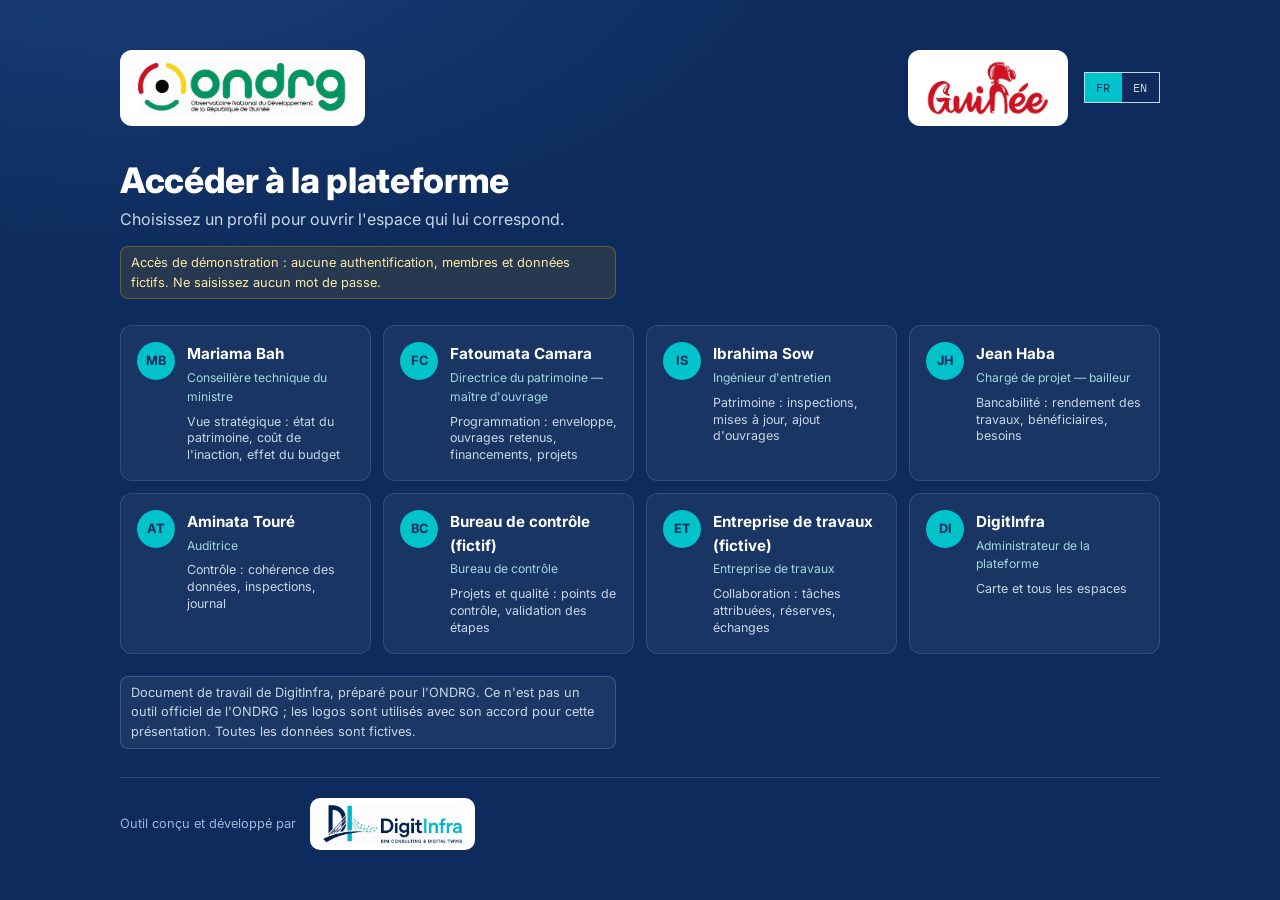
==== commit ec1d9851: "Démonstrateur ONDRG : retrait de la mention GIN²CO et du libellé, logos ONDRG et Guinée séparés sur " ====
--- a/demo-ondrg/index.html
+++ b/demo-ondrg/index.html
@@ -3,7 +3,7 @@
 <head>
 <meta charset="utf-8">
 <meta name="viewport" content="width=device-width, initial-scale=1, viewport-fit=cover">
-<title>GIN²CO Guinée — démonstrateur proposé à l'ONDRG — DigitInfra</title><meta name="robots" content="noindex, nofollow">
+<title>ONDRG — plateforme de démonstration — DigitInfra</title><meta name="robots" content="noindex, nofollow">
 <meta name="description" content="Plateforme de démonstration GIN²CO : patrimoine, scénarios, tableaux de bord par profil, projets et collaboration (données fictives).">
 <link rel="stylesheet" href="../style.css">
 <link rel="stylesheet" href="../viewer/leaflet.css">
@@ -13,12 +13,12 @@
 <body class="ga-body">
 <div class="gl" id="gl">
   <div class="gl-box">
-    <header class="gl-head">
-      <span class="ga-brand gl-brand gl-brand-co">GIN²CO</span><div class="gl-co"><small><span data-fr-only>Démonstrateur proposé à</span><span data-en-only>Demonstrator proposed to</span></small><img src="assets/ondrg-logo.png" alt="ONDRG — Observatoire National du Développement de la République de Guinée"><img src="assets/guinee-logo.png" alt="Guinée"></div>
-      <div class="lang-toggle"><button data-lang-btn="fr" class="active">FR</button><button data-lang-btn="en">EN</button></div>
+    <header class="gl-head gl-head-co">
+      <div class="gl-co"><img src="assets/ondrg-logo.png" alt="ONDRG — Observatoire National du Développement de la République de Guinée"></div><div class="gl-head-r"><div class="gl-co"><img src="assets/guinee-logo.png" alt="Guinée"></div>
+      <div class="lang-toggle"><button data-lang-btn="fr" class="active">FR</button><button data-lang-btn="en">EN</button></div></div>
     </header>
     <h1><span data-fr-only>Accéder à la plateforme</span><span data-en-only>Access the platform</span></h1>
-    <p class="gl-lead"><span data-fr-only>GIN²CO Guinée — choisissez un profil pour ouvrir l'espace qui lui correspond.</span><span data-en-only>GIN²CO Guinea — choose a profile to open its workspace.</span></p>
+    <p class="gl-lead"><span data-fr-only>Choisissez un profil pour ouvrir l'espace qui lui correspond.</span><span data-en-only>Choose a profile to open its workspace.</span></p>
     <p class="gl-note"><span data-fr-only>Accès de démonstration : aucune authentification, membres et données fictifs. Ne saisissez aucun mot de passe.</span><span data-en-only>Demonstration access: no authentication, fictitious members and data. Do not enter any password.</span></p>
     <div class="gl-grid">
         <button type="button" class="gl-card" data-user="m3">
@@ -77,7 +77,7 @@
       root.innerHTML = '';
       const base = new URL('../viewer/', location.href).href;
       api = await mount(root, { dataUrl: base + 'gn/sig-data.json', viewerUrl: base + 'gin2co-viewer.js', wasmPath: base, modelsBase: base + 'gn/models/',
-        app: { user, onSwitch: showLogin, siteBase: '../', cobrand: {"logos": [{"src": "assets/ondrg-logo.png", "alt": "ONDRG — Observatoire National du Développement de la République de Guinée"}, {"src": "assets/guinee-logo.png", "alt": "Guinée"}], "fr": "Démonstrateur proposé à", "en": "Demonstrator proposed to", "creator": {"fr": "Outil conçu et développé par", "en": "Tool designed and built by", "light": "assets/digitinfra-light.png", "dark": "assets/digitinfra-dark.png"}} } });
+        app: { user, onSwitch: showLogin, siteBase: '../', cobrand: {"logos": [{"src": "assets/ondrg-logo.png", "alt": "ONDRG — Observatoire National du Développement de la République de Guinée"}, {"src": "assets/guinee-logo.png", "alt": "Guinée"}], "fr": "", "en": "", "creator": {"fr": "Outil conçu et développé par", "en": "Tool designed and built by", "light": "assets/digitinfra-light.png", "dark": "assets/digitinfra-dark.png"}} } });
       window.__gin2coSig = api;
     } catch (err) {
       console.error(err);
--- a/style.css
+++ b/style.css
@@ -1056,3 +1056,10 @@
 @media (max-width: 1100px){ .ga-co small{display:none;} .ga-co img{height:28px;} }
 @media (max-width: 860px){ .ga-co{display:none;} .gl-co img{height:34px;} .gl-co small{display:none;} }
 .ga-cob .ga-title span{display:none;} .ga-cob .ga-search{max-width:320px;}
+.ga-cob .ga-title{display:none;}
+.ga-cob .ga-nav .ga-items{margin-top:8px;}
+.gl-head-co{align-items:center;}
+.gl-head-r{display:flex; align-items:center; gap:16px;}
+.gl-head-co .gl-co{padding:10px 18px;}
+.gl-head-co .gl-co img{height:56px;}
+@media (max-width: 860px){ .gl-head-co .gl-co{padding:6px 10px;} .gl-head-co .gl-co img{height:34px;} .gl-head-r{gap:8px;} }
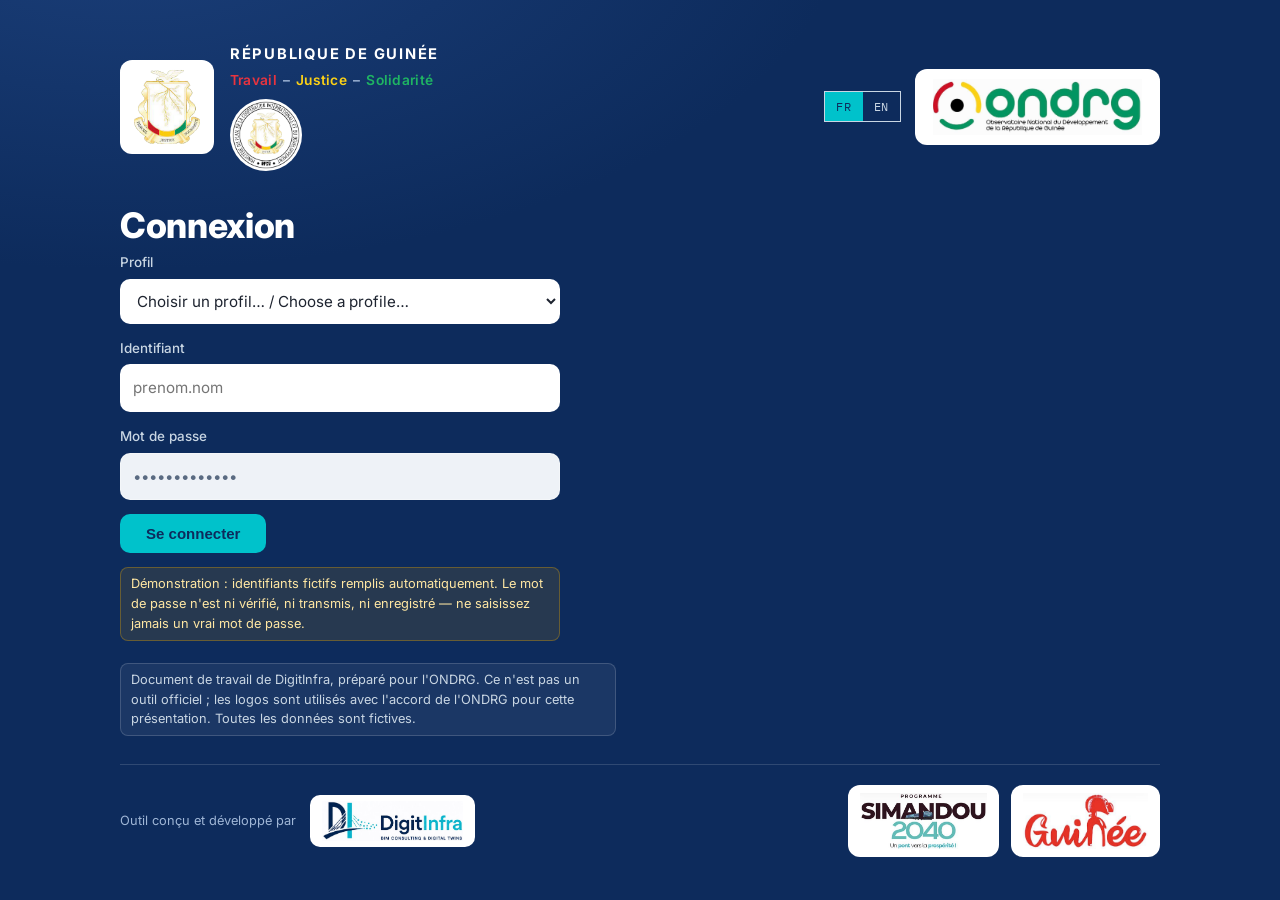
==== commit d7efea60: "Démonstrateur ONDRG : profils institutionnels à 4 niveaux et règles ISO 19650 - Niveaux : gouvernant" ====
--- a/demo-ondrg/index.html
+++ b/demo-ondrg/index.html
@@ -14,48 +14,34 @@
 <div class="gl" id="gl">
   <div class="gl-box">
     <header class="gl-head gl-head-co">
-      <div class="gl-co"><img src="assets/ondrg-logo.png" alt="ONDRG — Observatoire National du Développement de la République de Guinée"></div><div class="gl-head-r"><div class="gl-co"><img src="assets/guinee-logo.png" alt="Guinée"></div>
-      <div class="lang-toggle"><button data-lang-btn="fr" class="active">FR</button><button data-lang-btn="en">EN</button></div></div>
+      <div class="gl-gov">
+        <div class="gl-chip gl-arms"><img src="assets/armoiries.png" alt="Armoiries de la République de Guinée"></div>
+        <div class="gl-rep">
+          <b><span data-fr-only>RÉPUBLIQUE DE GUINÉE</span><span data-en-only>REPUBLIC OF GUINEA</span></b>
+          <span class="gl-devise"><i class="d-r">Travail</i> <span>–</span> <i class="d-y">Justice</i> <span>–</span> <i class="d-g">Solidarité</i></span>
+          <img class="gl-seal" src="assets/mpcid-logo.png" alt="Ministère du Plan, de la Coopération internationale et du Développement (MPCID)">
+        </div>
+      </div>
+      <div class="gl-head-r">
+        <div class="lang-toggle"><button data-lang-btn="fr" class="active">FR</button><button data-lang-btn="en">EN</button></div>
+        <div class="gl-co"><img src="assets/ondrg-logo.png" alt="ONDRG — Observatoire National du Développement de la République de Guinée"></div>
+      </div>
     </header>
-    <h1><span data-fr-only>Accéder à la plateforme</span><span data-en-only>Access the platform</span></h1>
-    <p class="gl-lead"><span data-fr-only>Choisissez un profil pour ouvrir l'espace qui lui correspond.</span><span data-en-only>Choose a profile to open its workspace.</span></p>
-    <p class="gl-note"><span data-fr-only>Accès de démonstration : aucune authentification, membres et données fictifs. Ne saisissez aucun mot de passe.</span><span data-en-only>Demonstration access: no authentication, fictitious members and data. Do not enter any password.</span></p>
-    <div class="gl-grid">
-        <button type="button" class="gl-card" data-user="m3">
-          <span class="gl-av">MB</span>
-          <span class="gl-txt"><b>Mariama Bah</b><small><span data-fr-only>Conseillère technique du ministre</span><span data-en-only>Technical adviser to the minister</span></small><em><span data-fr-only>Vue stratégique : état du patrimoine, coût de l'inaction, effet du budget</span><span data-en-only>Strategic view: asset condition, cost of inaction, budget effect</span></em></span>
-        </button>
-        <button type="button" class="gl-card" data-user="m1">
-          <span class="gl-av">FC</span>
-          <span class="gl-txt"><b>Fatoumata Camara</b><small><span data-fr-only>Directrice du patrimoine — maître d'ouvrage</span><span data-en-only>Asset director — asset owner</span></small><em><span data-fr-only>Programmation : enveloppe, ouvrages retenus, financements, projets</span><span data-en-only>Programming: envelope, selected assets, funding, projects</span></em></span>
-        </button>
-        <button type="button" class="gl-card" data-user="m2">
-          <span class="gl-av">IS</span>
-          <span class="gl-txt"><b>Ibrahima Sow</b><small><span data-fr-only>Ingénieur d'entretien</span><span data-en-only>Maintenance engineer</span></small><em><span data-fr-only>Patrimoine : inspections, mises à jour, ajout d'ouvrages</span><span data-en-only>Assets: inspections, updates, new assets</span></em></span>
-        </button>
-        <button type="button" class="gl-card" data-user="m4">
-          <span class="gl-av">JH</span>
-          <span class="gl-txt"><b>Jean Haba</b><small><span data-fr-only>Chargé de projet — bailleur</span><span data-en-only>Project officer — funder</span></small><em><span data-fr-only>Bancabilité : rendement des travaux, bénéficiaires, besoins</span><span data-en-only>Bankability: return on works, beneficiaries, needs</span></em></span>
-        </button>
-        <button type="button" class="gl-card" data-user="m5">
-          <span class="gl-av">AT</span>
-          <span class="gl-txt"><b>Aminata Touré</b><small><span data-fr-only>Auditrice</span><span data-en-only>Auditor</span></small><em><span data-fr-only>Contrôle : cohérence des données, inspections, journal</span><span data-en-only>Control: data consistency, inspections, change log</span></em></span>
-        </button>
-        <button type="button" class="gl-card" data-user="m7">
-          <span class="gl-av">BC</span>
-          <span class="gl-txt"><b>Bureau de contrôle (fictif)</b><small><span data-fr-only>Bureau de contrôle</span><span data-en-only>Supervision engineer</span></small><em><span data-fr-only>Projets et qualité : points de contrôle, validation des étapes</span><span data-en-only>Projects and quality: checkpoints, step validation</span></em></span>
-        </button>
-        <button type="button" class="gl-card" data-user="m6">
-          <span class="gl-av">ET</span>
-          <span class="gl-txt"><b>Entreprise de travaux (fictive)</b><small><span data-fr-only>Entreprise de travaux</span><span data-en-only>Works contractor</span></small><em><span data-fr-only>Collaboration : tâches attribuées, réserves, échanges</span><span data-en-only>Collaboration: assigned tasks, snags, discussions</span></em></span>
-        </button>
-        <button type="button" class="gl-card" data-user="m8">
-          <span class="gl-av">DI</span>
-          <span class="gl-txt"><b>DigitInfra</b><small><span data-fr-only>Administrateur de la plateforme</span><span data-en-only>Platform administrator</span></small><em><span data-fr-only>Carte et tous les espaces</span><span data-en-only>Map and all spaces</span></em></span>
-        </button>
-    </div>
-    <p class="gl-note gl-conote"><span data-fr-only>Document de travail de DigitInfra, préparé pour l'ONDRG. Ce n'est pas un outil officiel de l'ONDRG ; les logos sont utilisés avec son accord pour cette présentation. Toutes les données sont fictives.</span><span data-en-only>DigitInfra working document prepared for ONDRG. It is not an official ONDRG tool; the logos are used with its agreement for this presentation. All data are fictitious.</span></p>
-    <footer class="gl-maker"><small><span data-fr-only>Outil conçu et développé par</span><span data-en-only>Tool designed and built by</span></small><a href="../index.html" target="_blank" rel="noopener"><img src="assets/digitinfra-light.png" alt="DigitInfra — BIM consulting &amp; digital twins"></a></footer>
+    
+    <h1><span data-fr-only>Connexion</span><span data-en-only>Sign in</span></h1>
+    <form class="gl-form" id="gl-form" autocomplete="off" novalidate>
+      <label class="gl-f"><span><span data-fr-only>Profil</span><span data-en-only>Profile</span></span>
+        <select id="gl-prof" required><option value="" selected disabled>Choisir un profil… / Choose a profile…</option><optgroup label="Niveau 1 — Gouvernant"><option value="m9" data-login="alpha.kaba">Présidence de la République — Alpha Kaba</option><option value="m3" data-login="mariama.bah">Primature — Mariama Bah</option><option value="m10" data-login="sekou.conde">Ministère du Plan, de la Coopération internationale et du Développement — Sékou Condé</option></optgroup><optgroup label="Niveau 2 — Administrateurs"><option value="m11" data-login="kadiatou.diallo">ONDRG — Kadiatou Diallo</option><option value="m8" data-login="admin.digitinfra">DigitInfra — Administration technique</option></optgroup><optgroup label="Niveau 3 — Suivi et appui"><option value="m4" data-login="jean.haba">ACGP — Jean Haba</option><option value="m5" data-login="aminata.toure">BTAP — Aminata Touré</option></optgroup><optgroup label="Niveau 4 — Maître d'ouvrage"><option value="m1" data-login="fatoumata.camara">Ministère des Travaux publics — Direction du patrimoine — Fatoumata Camara</option><option value="m2" data-login="ibrahima.sow">Ministère des Travaux publics — BSD — Ibrahima Sow</option><option value="m12" data-login="mamadou.sylla">Ministère de l'Agriculture — BSD — Mamadou Sylla</option></optgroup><optgroup label="Intervenants des projets"><option value="m13" data-login="bet.demo">Bureau d'études (fictif)</option><option value="m6" data-login="entreprise.demo">Entreprise de travaux (fictive)</option><option value="m7" data-login="controle.demo">Bureau de contrôle (fictif)</option></optgroup></select></label>
+      <label class="gl-f"><span><span data-fr-only>Identifiant</span><span data-en-only>Username</span></span><input id="gl-id" type="text" autocomplete="off" spellcheck="false" placeholder="prenom.nom"></label>
+      <label class="gl-f"><span><span data-fr-only>Mot de passe</span><span data-en-only>Password</span></span><input id="gl-pw" type="password" value="demonstration" readonly autocomplete="off" aria-describedby="gl-demo"></label>
+      <button type="submit" class="btn btn-primary gl-submit"><span data-fr-only>Se connecter</span><span data-en-only>Sign in</span></button>
+      <p class="gl-note" id="gl-demo"><span data-fr-only>Démonstration : identifiants fictifs remplis automatiquement. Le mot de passe n'est ni vérifié, ni transmis, ni enregistré — ne saisissez jamais un vrai mot de passe.</span><span data-en-only>Demonstration: fictitious credentials filled automatically. The password is neither checked, sent nor stored — never type a real password.</span></p>
+    </form>
+    <p class="gl-note gl-conote"><span data-fr-only>Document de travail de DigitInfra, préparé pour l'ONDRG. Ce n'est pas un outil officiel ; les logos sont utilisés avec l'accord de l'ONDRG pour cette présentation. Toutes les données sont fictives.</span><span data-en-only>DigitInfra working document prepared for ONDRG. It is not an official tool; the logos are used with ONDRG's agreement for this presentation. All data are fictitious.</span></p>
+    <footer class="gl-coft">
+      <div class="gl-maker"><small><span data-fr-only>Outil conçu et développé par</span><span data-en-only>Tool designed and built by</span></small><a href="../index.html" target="_blank" rel="noopener"><img src="assets/digitinfra-light.png" alt="DigitInfra — BIM consulting &amp; digital twins"></a></div>
+      <div class="gl-partners"><div class="gl-chip"><img src="assets/simandou-logo.png" alt="Programme Simandou 2040"></div><div class="gl-chip"><img src="assets/guinee-logo.png" alt="Guinée"></div></div>
+    </footer>
   </div>
 </div>
 <div id="app" class="ga-root" hidden></div>
@@ -65,7 +51,7 @@
   const gl = document.getElementById('gl'), root = document.getElementById('app');
   let api = null, booting = null;
   const ss = { get: (k) => { try { return sessionStorage.getItem(k); } catch { return null; } }, set: (k, v) => { try { v == null ? sessionStorage.removeItem(k) : sessionStorage.setItem(k, v); } catch {} } };
-  function showLogin() { ss.set(KEY, null); root.hidden = true; gl.hidden = false; document.body.classList.remove('ga-on'); gl.querySelector('.gl-card').focus(); }
+  function showLogin() { ss.set(KEY, null); root.hidden = true; gl.hidden = false; document.body.classList.remove('ga-on'); (gl.querySelector('.gl-card') || gl.querySelector('#gl-prof')).focus(); }
   async function enter(user) {
     ss.set(KEY, user);
     gl.hidden = true; root.hidden = false; document.body.classList.add('ga-on');
@@ -77,14 +63,20 @@
       root.innerHTML = '';
       const base = new URL('../viewer/', location.href).href;
       api = await mount(root, { dataUrl: base + 'gn/sig-data.json', viewerUrl: base + 'gin2co-viewer.js', wasmPath: base, modelsBase: base + 'gn/models/',
-        app: { user, onSwitch: showLogin, siteBase: '../', cobrand: {"logos": [{"src": "assets/ondrg-logo.png", "alt": "ONDRG — Observatoire National du Développement de la République de Guinée"}, {"src": "assets/guinee-logo.png", "alt": "Guinée"}], "fr": "", "en": "", "creator": {"fr": "Outil conçu et développé par", "en": "Tool designed and built by", "light": "assets/digitinfra-light.png", "dark": "assets/digitinfra-dark.png"}} } });
+        app: { user, onSwitch: showLogin, siteBase: '../', cobrand: {"logos": [{"src": "assets/ondrg-logo.png", "alt": "ONDRG — Observatoire National du Développement de la République de Guinée"}], "fr": "", "en": "", "creator": {"fr": "Outil conçu et développé par", "en": "Tool designed and built by"}}, profileSet: 'gouv' } });
       window.__gin2coSig = api;
     } catch (err) {
       console.error(err);
       root.innerHTML = '<p class="bv-status">' + (document.documentElement.dataset.lang === 'en' ? 'The platform could not be loaded in this browser.' : 'La plateforme n’a pas pu être chargée dans ce navigateur.') + '</p>';
     }
   }
-  gl.addEventListener('click', (e) => { const c = e.target.closest('[data-user]'); if (c) enter(c.dataset.user); });
+  gl.addEventListener('click', (e) => { const c = e.target.closest('button[data-user]'); if (c) enter(c.dataset.user); });
+  const form = document.getElementById('gl-form');
+  if (form) {
+    const sel = document.getElementById('gl-prof'), idf = document.getElementById('gl-id');
+    sel.addEventListener('change', () => { idf.value = sel.selectedOptions[0].dataset.login || ''; });
+    form.addEventListener('submit', (e) => { e.preventDefault(); if (!sel.value) { sel.focus(); return; } enter(sel.value); });
+  }
   const saved = ss.get(KEY);
   if (saved) enter(saved); else import('./../viewer/gin2co-sig.js').catch(() => {});
 </script>
--- a/style.css
+++ b/style.css
@@ -1063,3 +1063,39 @@
 .gl-head-co .gl-co{padding:10px 18px;}
 .gl-head-co .gl-co img{height:56px;}
 @media (max-width: 860px){ .gl-head-co .gl-co{padding:6px 10px;} .gl-head-co .gl-co img{height:34px;} .gl-head-r{gap:8px;} }
+
+/* --- institutional co-branded login (ONDRG demonstrator) */
+.gl-gov{display:flex; align-items:center; gap:16px;}
+.gl-chip{background:#fff; border-radius:12px; padding:8px 12px; display:flex; align-items:center;}
+.gl-chip img{display:block; height:52px; width:auto;}
+.gl-arms img{height:78px;}
+.gl-rep{display:flex; flex-direction:column; align-items:flex-start; gap:4px;}
+.gl-rep b{color:#fff; font-size:.92rem; letter-spacing:.12em; font-weight:700;}
+.gl-devise{font-size:.86rem; font-weight:600; letter-spacing:.02em; display:flex; gap:6px; align-items:baseline;}
+.gl-devise i{font-style:normal;} .gl-devise span{color:#9FB6D6;}
+.gl-devise .d-r{color:#E8343F;} .gl-devise .d-y{color:#FCD116;} .gl-devise .d-g{color:#1FB463;}
+.gl-seal{height:72px; width:72px; border-radius:50%; background:#fff; padding:2px; margin-top:4px;}
+.gl-head-co .gl-head-r{gap:14px;}
+.gl-form{max-width:440px; display:flex; flex-direction:column; gap:14px; margin:8px 0 6px;}
+.gl-f{display:flex; flex-direction:column; gap:6px;}
+.gl-f span{color:#C9D6E3; font-size:.84rem; font-weight:500;}
+.gl-f input, .gl-f select{font:inherit; font-size:.95rem; padding:11px 12px; border-radius:10px; border:1px solid rgba(255,255,255,.25); background:#fff; color:var(--charcoal);}
+.gl-f input[readonly]{background:#EEF2F7; color:#5A6B82;}
+.gl-f select optgroup{font-weight:700; color:var(--navy);}
+.gl-submit{align-self:flex-start; padding:11px 26px;}
+.gl-form .gl-note{margin:0;}
+.gl-coft{display:flex; align-items:center; justify-content:space-between; gap:20px; flex-wrap:wrap; margin-top:28px; padding-top:20px; border-top:1px solid rgba(255,255,255,.14);}
+.gl-coft .gl-maker{margin:0; padding:0; border:none;}
+.gl-partners{display:flex; align-items:center; gap:12px; margin-left:auto;}
+.gl-partners .gl-chip img{height:56px;}
+.ga-maker-name{color:#fff; font-size:.95rem; letter-spacing:.01em;}
+.ps-moa{font-size:.78rem; color:#5A6B82; background:#EEF2F9; border-radius:8px; padding:2px 8px;}
+.ps-grand{font-size:.74rem; color:#fff; background:#9C5BB5; border-radius:8px; padding:2px 8px; font-weight:600;}
+.ps-title{flex-wrap:wrap;}
+@media (max-width: 860px){
+  .gl-gov{gap:8px;} .gl-arms img{height:50px;} .gl-seal{height:50px; width:50px;} .gl-rep b{font-size:.74rem;} .gl-devise{font-size:.72rem;}
+  .gl-head-co .gl-co img{height:30px;} .gl-partners .gl-chip img{height:36px;} .gl-chip{padding:6px 8px;}
+}
+.gl-submit{background:var(--teal); color:#0D2B5C; border:none; border-radius:10px; font-weight:700; cursor:pointer;}
+.gl-submit:hover{filter:brightness(1.08);}
+.gl-form{margin-top:4px;}
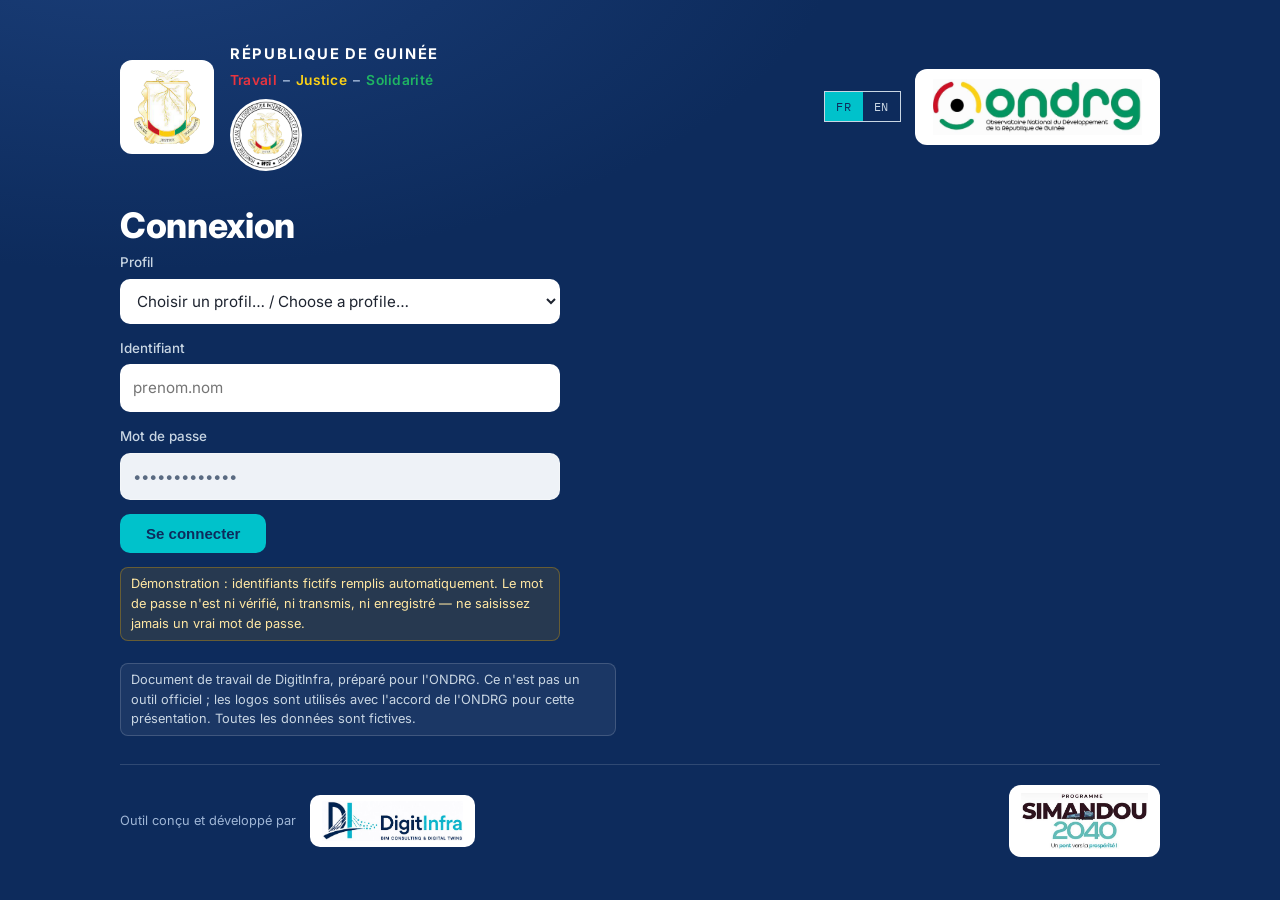
==== commit 27b4c085: "Démonstrateur ONDRG : retrait du logo Guinée de la page de connexion Co-Authored-By: Claude Opus 5.5" ====
--- a/demo-ondrg/index.html
+++ b/demo-ondrg/index.html
@@ -40,7 +40,7 @@
     <p class="gl-note gl-conote"><span data-fr-only>Document de travail de DigitInfra, préparé pour l'ONDRG. Ce n'est pas un outil officiel ; les logos sont utilisés avec l'accord de l'ONDRG pour cette présentation. Toutes les données sont fictives.</span><span data-en-only>DigitInfra working document prepared for ONDRG. It is not an official tool; the logos are used with ONDRG's agreement for this presentation. All data are fictitious.</span></p>
     <footer class="gl-coft">
       <div class="gl-maker"><small><span data-fr-only>Outil conçu et développé par</span><span data-en-only>Tool designed and built by</span></small><a href="../index.html" target="_blank" rel="noopener"><img src="assets/digitinfra-light.png" alt="DigitInfra — BIM consulting &amp; digital twins"></a></div>
-      <div class="gl-partners"><div class="gl-chip"><img src="assets/simandou-logo.png" alt="Programme Simandou 2040"></div><div class="gl-chip"><img src="assets/guinee-logo.png" alt="Guinée"></div></div>
+      <div class="gl-partners"><div class="gl-chip"><img src="assets/simandou-logo.png" alt="Programme Simandou 2040"></div></div>
     </footer>
   </div>
 </div>
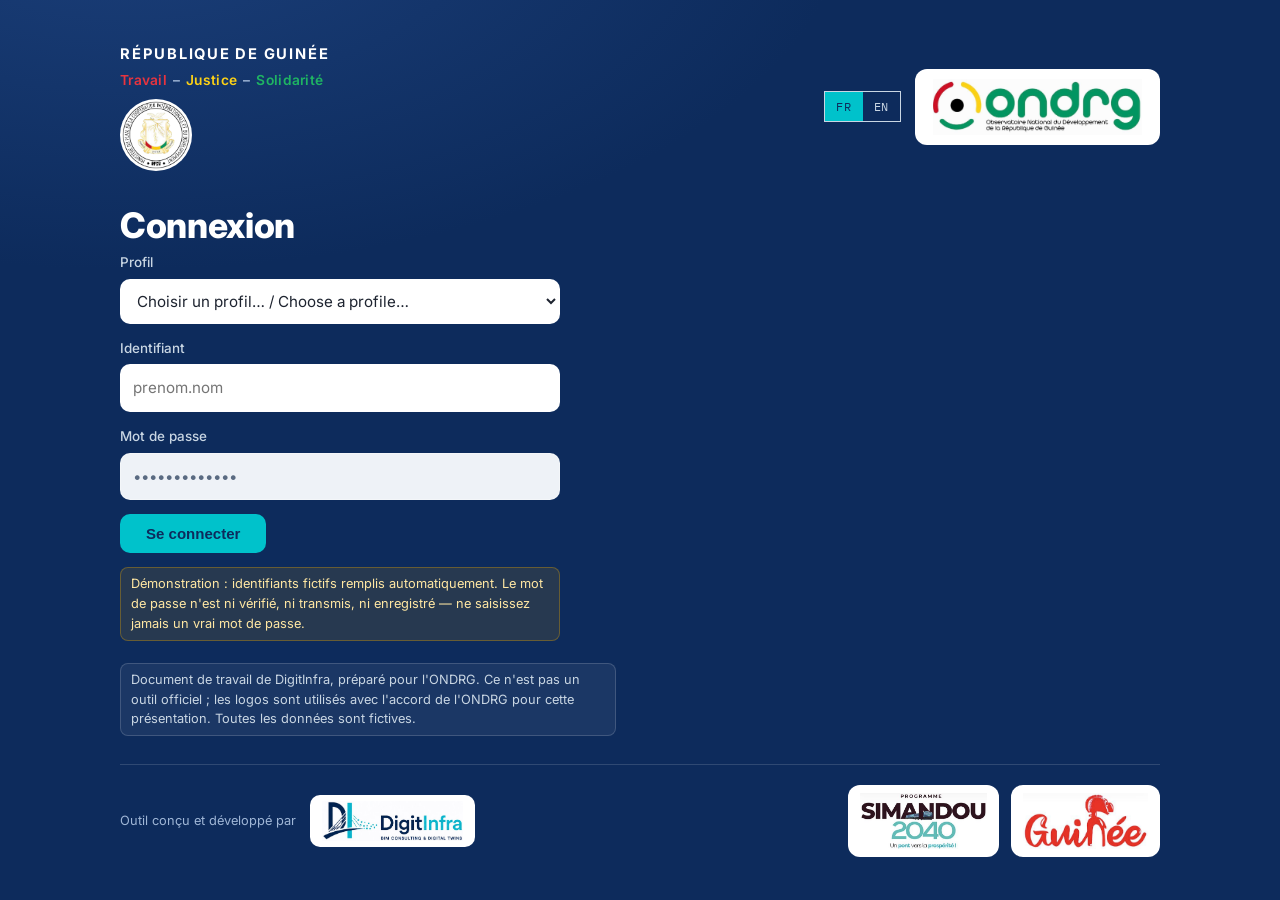
==== commit b281998e: "Démonstrateur ONDRG : logo Guinée rétabli, armoiries retirées de la page de connexion Co-Authored-By" ====
--- a/demo-ondrg/index.html
+++ b/demo-ondrg/index.html
@@ -15,7 +15,6 @@
   <div class="gl-box">
     <header class="gl-head gl-head-co">
       <div class="gl-gov">
-        <div class="gl-chip gl-arms"><img src="assets/armoiries.png" alt="Armoiries de la République de Guinée"></div>
         <div class="gl-rep">
           <b><span data-fr-only>RÉPUBLIQUE DE GUINÉE</span><span data-en-only>REPUBLIC OF GUINEA</span></b>
           <span class="gl-devise"><i class="d-r">Travail</i> <span>–</span> <i class="d-y">Justice</i> <span>–</span> <i class="d-g">Solidarité</i></span>
@@ -40,7 +39,7 @@
     <p class="gl-note gl-conote"><span data-fr-only>Document de travail de DigitInfra, préparé pour l'ONDRG. Ce n'est pas un outil officiel ; les logos sont utilisés avec l'accord de l'ONDRG pour cette présentation. Toutes les données sont fictives.</span><span data-en-only>DigitInfra working document prepared for ONDRG. It is not an official tool; the logos are used with ONDRG's agreement for this presentation. All data are fictitious.</span></p>
     <footer class="gl-coft">
       <div class="gl-maker"><small><span data-fr-only>Outil conçu et développé par</span><span data-en-only>Tool designed and built by</span></small><a href="../index.html" target="_blank" rel="noopener"><img src="assets/digitinfra-light.png" alt="DigitInfra — BIM consulting &amp; digital twins"></a></div>
-      <div class="gl-partners"><div class="gl-chip"><img src="assets/simandou-logo.png" alt="Programme Simandou 2040"></div></div>
+      <div class="gl-partners"><div class="gl-chip"><img src="assets/simandou-logo.png" alt="Programme Simandou 2040"></div><div class="gl-chip"><img src="assets/guinee-logo.png" alt="Guinée"></div></div>
     </footer>
   </div>
 </div>
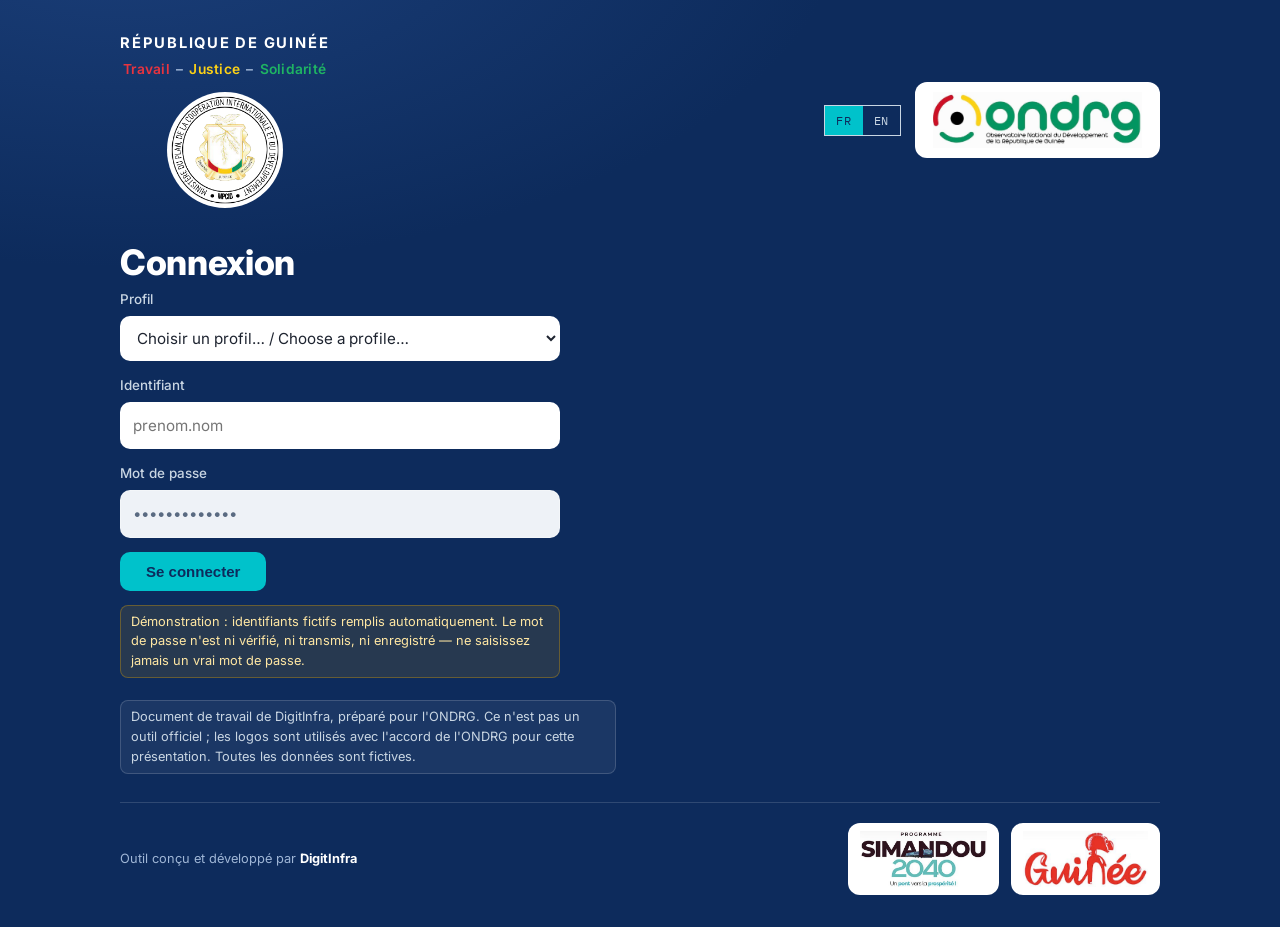
==== commit 6b1514f5: "Démonstrateur ONDRG : logo DigitInfra remplacé par la mention texte sur la page de connexion Co-Auth" ====
--- a/demo-ondrg/index.html
+++ b/demo-ondrg/index.html
@@ -38,7 +38,7 @@
     </form>
     <p class="gl-note gl-conote"><span data-fr-only>Document de travail de DigitInfra, préparé pour l'ONDRG. Ce n'est pas un outil officiel ; les logos sont utilisés avec l'accord de l'ONDRG pour cette présentation. Toutes les données sont fictives.</span><span data-en-only>DigitInfra working document prepared for ONDRG. It is not an official tool; the logos are used with ONDRG's agreement for this presentation. All data are fictitious.</span></p>
     <footer class="gl-coft">
-      <div class="gl-maker"><small><span data-fr-only>Outil conçu et développé par</span><span data-en-only>Tool designed and built by</span></small><a href="../index.html" target="_blank" rel="noopener"><img src="assets/digitinfra-light.png" alt="DigitInfra — BIM consulting &amp; digital twins"></a></div>
+      <div class="gl-maker"><small><span data-fr-only>Outil conçu et développé par</span><span data-en-only>Tool designed and built by</span> <a class="gl-maker-name" href="../index.html" target="_blank" rel="noopener">DigitInfra</a></small></div>
       <div class="gl-partners"><div class="gl-chip"><img src="assets/simandou-logo.png" alt="Programme Simandou 2040"></div><div class="gl-chip"><img src="assets/guinee-logo.png" alt="Guinée"></div></div>
     </footer>
   </div>
--- a/style.css
+++ b/style.css
@@ -1099,3 +1099,13 @@
 .gl-submit{background:var(--teal); color:#0D2B5C; border:none; border-radius:10px; font-weight:700; cursor:pointer;}
 .gl-submit:hover{filter:brightness(1.08);}
 .gl-form{margin-top:4px;}
+/* ministry seal larger, centred under « République de Guinée » */
+.gl-rep{align-items:center; text-align:center;}
+.gl-seal{height:116px; width:116px; margin-top:8px; padding:3px;}
+@media (max-width: 860px){ .gl-seal{height:76px; width:76px;} }
+@media (max-width: 860px){ .gl-head-co{flex-wrap:wrap; row-gap:12px;} .gl-head-co .gl-head-r{margin-left:auto; flex-wrap:wrap; justify-content:flex-end;} .gl-head-co .gl-co{max-width:100%;} }
+.gl-head-co ~ .gl-form, .gl-form{width:100%;}
+.gl-f select, .gl-f input{width:100%; min-width:0; max-width:100%; text-overflow:ellipsis;}
+@media (max-width: 860px){ .gl-box{max-width:100%; min-width:0;} }
+.gl-maker .gl-maker-name{display:inline; background:none; padding:0; border-radius:0; color:#fff; font-weight:700; text-decoration:none;}
+.gl-maker .gl-maker-name:hover{text-decoration:underline;}
